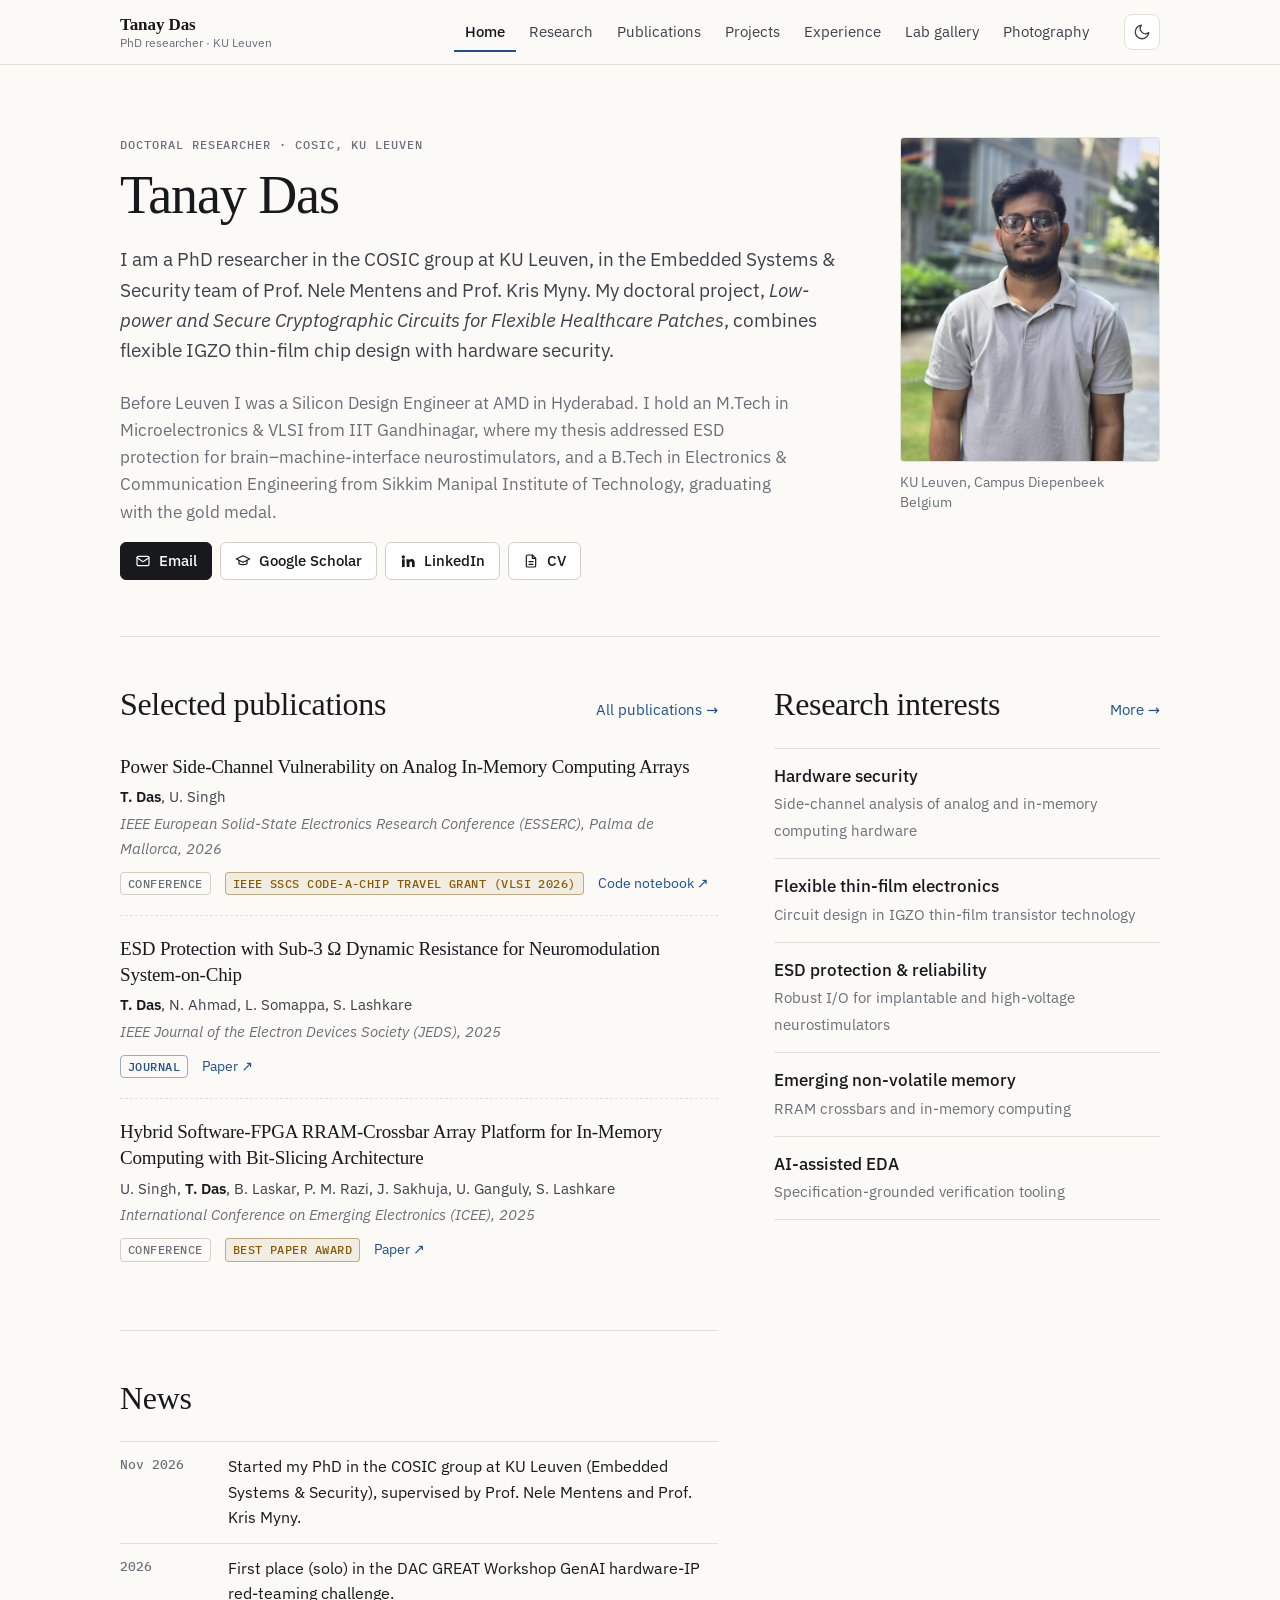
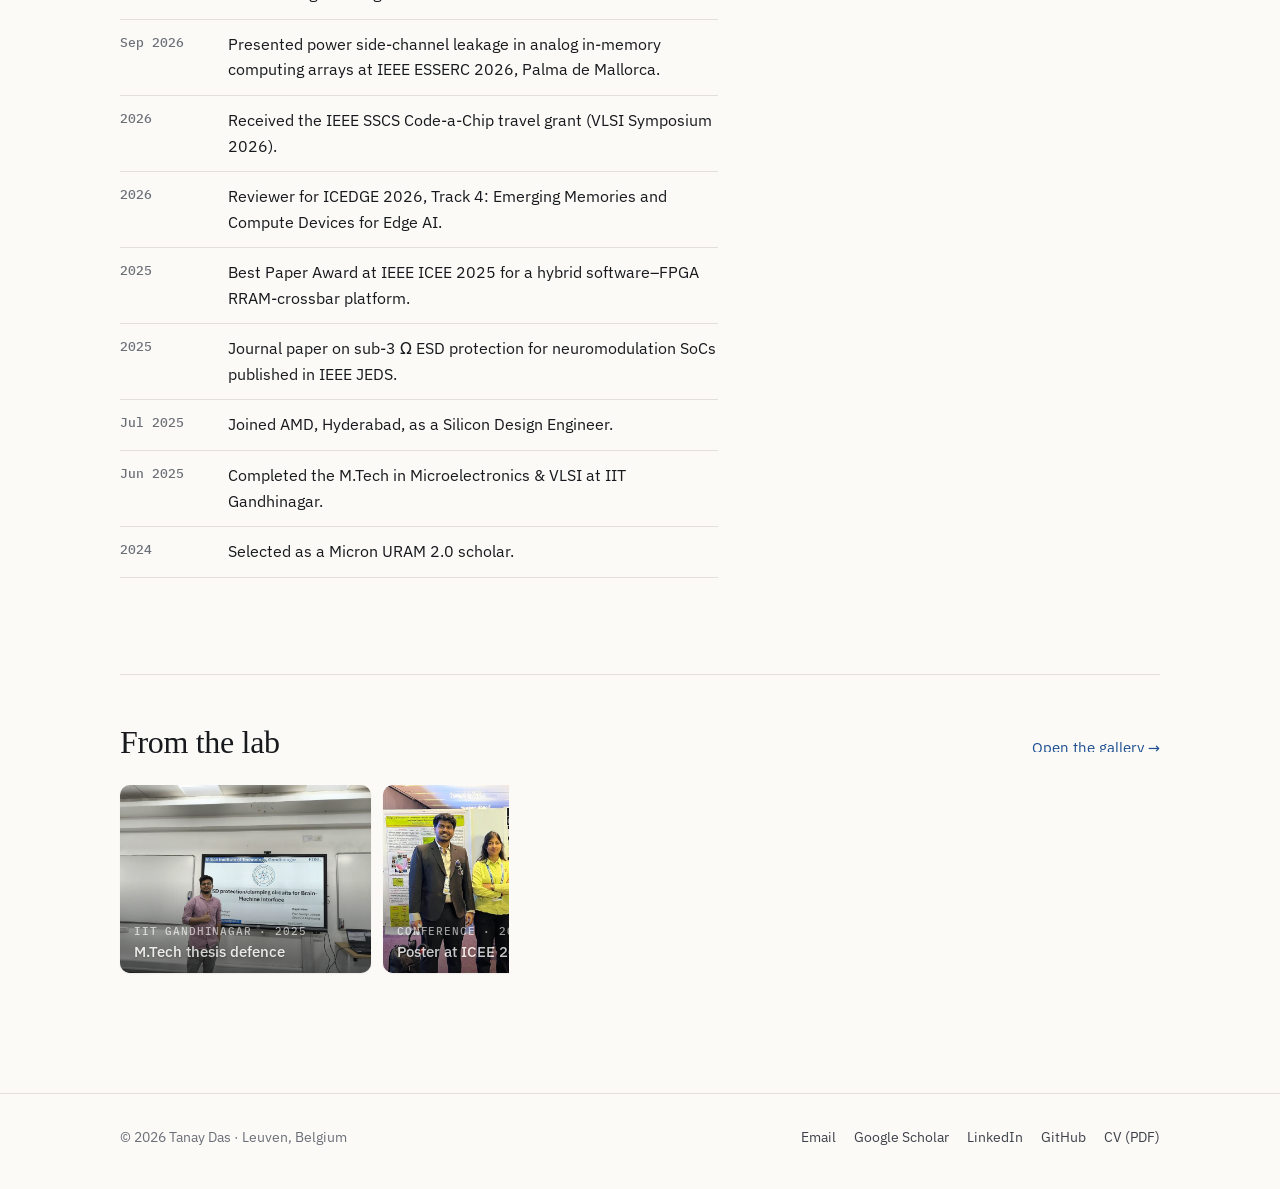
==== index.html @ 629150b8 "Update CV and résumé PDFs; sync site with latest CV - Tanay_CV_PhD.pdf: 2-page CV (KU Leuven PhD, AM" ====
<!DOCTYPE html>
<html lang="en">
<head>
<meta charset="utf-8">
<meta name="viewport" content="width=device-width, initial-scale=1">
<title>Tanay Das</title>
<meta name="description" content="Tanay Das — PhD researcher at KU Leuven (COSIC) working on hardware security, flexible IGZO electronics, ESD protection and RRAM in-memory computing.">
<meta name="author" content="Tanay Das">
<meta property="og:title" content="Tanay Das">
<meta property="og:description" content="Tanay Das — PhD researcher at KU Leuven (COSIC) working on hardware security, flexible IGZO electronics, ESD protection and RRAM in-memory computing.">
<meta property="og:type" content="website">
<meta property="og:image" content="https://taanayd.github.io/portfolio/tanay.jpg">
<meta name="theme-color" content="#fbfaf7" media="(prefers-color-scheme: light)">
<meta name="theme-color" content="#111214" media="(prefers-color-scheme: dark)">
<script>(function(){var t;try{t=localStorage.getItem('theme')}catch(e){}if(!t)t=matchMedia('(prefers-color-scheme: dark)').matches?'dark':'light';document.documentElement.setAttribute('data-theme',t);document.documentElement.classList.add('js')})();</script>
<link rel="preload" href="assets/fonts/ibm-plex-sans-latin-400-normal.woff2" as="font" type="font/woff2" crossorigin>
<link rel="stylesheet" href="assets/css/fonts.css?v=202611270157">
<link rel="stylesheet" href="assets/css/site.css?v=202611270157">
<script src="assets/js/site.js?v=202611270157" defer></script>
</head>
<body>
<a class="skip" href="#main">Skip to content</a>
<header class="site-header">
  <div class="wrap">
    <a class="brand" href="index.html"><b>Tanay Das</b><span>PhD researcher · KU Leuven</span></a>
    <button class="icon-btn menu-btn" type="button" data-menu aria-controls="site-nav" aria-expanded="false" aria-label="Open menu"><svg viewBox="0 0 24 24" fill="none" stroke="currentColor" stroke-width="1.8" stroke-linecap="round" aria-hidden="true"><path d="M4 7h16M4 12h16M4 17h16"/></svg></button>
    <nav class="nav" id="site-nav" aria-label="Main">
      <a href="index.html" aria-current="page">Home</a>
      <a href="research.html">Research</a>
      <a href="publications.html">Publications</a>
      <a href="projects.html">Projects</a>
      <a href="experience.html">Experience</a>
      <a href="gallery.html">Lab gallery</a>
      <a href="photography.html">Photography</a>
    </nav>
    <button class="icon-btn theme-toggle" type="button" data-theme-toggle aria-label="Toggle dark theme"><svg class="moon" viewBox="0 0 24 24" fill="none" stroke="currentColor" stroke-width="1.8" stroke-linecap="round" stroke-linejoin="round" aria-hidden="true"><path d="M21 12.8A9 9 0 1 1 11.2 3a7 7 0 0 0 9.8 9.8z"/></svg><svg class="sun" viewBox="0 0 24 24" fill="none" stroke="currentColor" stroke-width="1.8" stroke-linecap="round" aria-hidden="true"><circle cx="12" cy="12" r="4"/><path d="M12 2v2M12 20v2M4.9 4.9l1.4 1.4M17.7 17.7l1.4 1.4M2 12h2M20 12h2M4.9 19.1l1.4-1.4M17.7 6.3l1.4-1.4"/></svg></button>
  </div>
</header>
<main id="main">
<div class="wrap">
<section class="hero">
  <div>
    <div class="eyebrow">Doctoral researcher · COSIC, KU Leuven</div>
    <h1>Tanay Das</h1>
    <p class="lede">I am a PhD researcher in the COSIC group at KU Leuven, in the Embedded Systems &amp; Security team of Prof. Nele Mentens and Prof. Kris Myny. My doctoral project, <em>Low-power and Secure Cryptographic Circuits for Flexible Healthcare Patches</em>, combines flexible IGZO thin-film chip design with hardware security.</p>
    <p class="muted" style="max-width:68ch">Before Leuven I was a Silicon Design Engineer at AMD in Hyderabad. I hold an M.Tech in Microelectronics &amp; VLSI from IIT Gandhinagar, where my thesis addressed ESD protection for brain–machine-interface neurostimulators, and a B.Tech in Electronics &amp; Communication Engineering from Sikkim Manipal Institute of Technology, graduating with the gold medal.</p>
    <div class="links">
      <a class="btn primary" href="mailto:taanayd@gmail.com"><svg viewBox="0 0 24 24" fill="none" stroke="currentColor" stroke-width="1.8" stroke-linecap="round" stroke-linejoin="round" aria-hidden="true"><rect x="3" y="5" width="18" height="14" rx="2"/><path d="m3 7 9 6 9-6"/></svg>Email</a>
      <a class="btn" href="https://scholar.google.com/citations?user=6aBaFCcAAAAJ" rel="noopener"><svg viewBox="0 0 24 24" fill="none" stroke="currentColor" stroke-width="1.8" stroke-linecap="round" stroke-linejoin="round" aria-hidden="true"><path d="M22 9 12 4 2 9l10 5 10-5z"/><path d="M6 11v5c3 2 9 2 12 0v-5"/></svg>Google Scholar</a>
      <a class="btn" href="https://www.linkedin.com/in/dastanay/" rel="noopener"><svg viewBox="0 0 24 24" fill="currentColor" aria-hidden="true"><path d="M4.98 3.5a2.5 2.5 0 1 1 0 5 2.5 2.5 0 0 1 0-5zM3 9.5h4V21H3zM9.5 9.5h3.8v1.6h.1c.5-1 1.8-2 3.8-2 4 0 4.8 2.6 4.8 6V21h-4v-5.2c0-1.2 0-2.9-1.8-2.9s-2 1.4-2 2.8V21h-4z"/></svg>LinkedIn</a>
      <a class="btn" href="Tanay_CV_PhD.pdf?v=202611270157"><svg viewBox="0 0 24 24" fill="none" stroke="currentColor" stroke-width="1.8" stroke-linecap="round" stroke-linejoin="round" aria-hidden="true"><path d="M14 3H7a2 2 0 0 0-2 2v14a2 2 0 0 0 2 2h10a2 2 0 0 0 2-2V8z"/><path d="M14 3v5h5M9 13h6M9 17h6"/></svg>CV</a>
    </div>
  </div>
  <aside>
    <div class="portrait"><img src="tanay.jpg" alt="Portrait of Tanay Das" width="1200" height="1600"></div>
    <p class="portrait-cap">KU Leuven, Campus Diepenbeek<br>Belgium</p>
  </aside>
</section>

<div class="cols">
  <div>
    <section class="section" style="padding-top:0">
      <div class="section-head"><h2>Selected publications</h2><a href="publications.html">All publications →</a></div>
    <article class="pub" data-kind="conference award">
      <h3 class="pub-title">Power Side-Channel Vulnerability on Analog In-Memory Computing Arrays</h3>
      <p class="pub-authors"><span class="me">T. Das</span>, U. Singh</p>
      <p class="pub-venue">IEEE European Solid-State Electronics Research Conference (ESSERC), Palma de Mallorca, 2026</p>
      <div class="pub-meta"><span class="tag">Conference</span><span class="tag award">IEEE SSCS Code-a-Chip travel grant (VLSI 2026)</span> <a href="https://github.com/taanayd/sscs-ose-code-a-chip.github.io/tree/main/VLSI26/submitted_notebooks/IMC_Side_Channel_Analysis" rel="noopener">Code notebook ↗</a></div>
    </article>
    <article class="pub" data-kind="journal">
      <h3 class="pub-title">ESD Protection with Sub-3 Ω Dynamic Resistance for Neuromodulation System-on-Chip</h3>
      <p class="pub-authors"><span class="me">T. Das</span>, N. Ahmad, L. Somappa, S. Lashkare</p>
      <p class="pub-venue">IEEE Journal of the Electron Devices Society (JEDS), 2025</p>
      <div class="pub-meta"><span class="tag journal">Journal</span> <a href="https://ieeexplore.ieee.org/abstract/document/11391546" rel="noopener">Paper ↗</a></div>
    </article>
    <article class="pub" data-kind="conference award">
      <h3 class="pub-title">Hybrid Software-FPGA RRAM-Crossbar Array Platform for In-Memory Computing with Bit-Slicing Architecture</h3>
      <p class="pub-authors">U. Singh, <span class="me">T. Das</span>, B. Laskar, P. M. Razi, J. Sakhuja, U. Ganguly, S. Lashkare</p>
      <p class="pub-venue">International Conference on Emerging Electronics (ICEE), 2025</p>
      <div class="pub-meta"><span class="tag">Conference</span><span class="tag award">Best Paper Award</span> <a href="https://ieeexplore.ieee.org/abstract/document/11409883" rel="noopener">Paper ↗</a></div>
    </article>
    </section>
    <section class="section">
      <div class="section-head"><h2>News</h2></div>
      <ul class="plain news">
    <li><time>Nov 2026</time><span>Started my PhD in the COSIC group at KU Leuven (Embedded Systems &amp; Security), supervised by Prof. Nele Mentens and Prof. Kris Myny.</span></li>
    <li><time>2026</time><span>First place (solo) in the DAC GREAT Workshop GenAI hardware-IP red-teaming challenge.</span></li>
    <li><time>Sep 2026</time><span>Presented power side-channel leakage in analog in-memory computing arrays at IEEE ESSERC 2026, Palma de Mallorca.</span></li>
    <li><time>2026</time><span>Received the IEEE SSCS Code-a-Chip travel grant (VLSI Symposium 2026).</span></li>
    <li><time>2026</time><span>Reviewer for ICEDGE 2026, Track 4: Emerging Memories and Compute Devices for Edge AI.</span></li>
    <li><time>2025</time><span>Best Paper Award at IEEE ICEE 2025 for a hybrid software–FPGA RRAM-crossbar platform.</span></li>
    <li><time>2025</time><span>Journal paper on sub-3 Ω ESD protection for neuromodulation SoCs published in IEEE JEDS.</span></li>
    <li><time>Jul 2025</time><span>Joined AMD, Hyderabad, as a Silicon Design Engineer.</span></li>
    <li><time>Jun 2025</time><span>Completed the M.Tech in Microelectronics &amp; VLSI at IIT Gandhinagar.</span></li>
    <li><time>2024</time><span>Selected as a Micron URAM 2.0 scholar.</span></li>
      </ul>
    </section>
  </div>
  <div>
    <section class="section" style="padding-top:0">
      <div class="section-head"><h2>Research interests</h2><a href="research.html">More →</a></div>
      <ul class="plain interest-list">
    <li><b>Hardware security</b><span>Side-channel analysis of analog and in-memory computing hardware</span></li>
    <li><b>Flexible thin-film electronics</b><span>Circuit design in IGZO thin-film transistor technology</span></li>
    <li><b>ESD protection &amp; reliability</b><span>Robust I/O for implantable and high-voltage neurostimulators</span></li>
    <li><b>Emerging non-volatile memory</b><span>RRAM crossbars and in-memory computing</span></li>
    <li><b>AI-assisted EDA</b><span>Specification-grounded verification tooling</span></li>
      </ul>
    </section>
  </div>
</div><section class="section" style="border-top:1px solid var(--rule);margin-top:48px;padding-top:48px">
  <div class="section-head"><h2>From the lab</h2><a href="gallery.html">Open the gallery →</a></div>
  <div class="moments">
    <figure class="tile"><a href="gallery.html"><img src="assets/labs/iitgn/thesis-defence-2025-sm.jpg" alt="M.Tech thesis defence" loading="lazy" decoding="async">
      <figcaption class="cap"><span class="cap-org">IIT Gandhinagar · 2025</span><span class="cap-text">M.Tech thesis defence</span></figcaption></a></figure>
    <figure class="tile"><a href="gallery.html"><img src="assets/labs/conferences/icee-2025-poster-sm.jpg" alt="Poster at ICEE 2025" loading="lazy" decoding="async">
      <figcaption class="cap"><span class="cap-org">Conference · 2025</span><span class="cap-text">Poster at ICEE 2025</span></figcaption></a></figure>
    <figure class="tile"><a href="gallery.html"><img src="assets/labs/amd/amd-team-sm.jpg" alt="With the team at AMD" loading="lazy" decoding="async">
      <figcaption class="cap"><span class="cap-org">AMD · Hyderabad</span><span class="cap-text">With the team at AMD</span></figcaption></a></figure>
    <figure class="tile"><a href="gallery.html"><img src="assets/labs/kuleuven/winter-market-2026-sm.jpg" alt="New colleagues in Belgium" loading="lazy" decoding="async">
      <figcaption class="cap"><span class="cap-org">KU Leuven · 2026</span><span class="cap-text">New colleagues in Belgium</span></figcaption></a></figure>
  </div>
</section>
</div>
</main>
<footer class="site-footer">
  <div class="wrap">
    <span>© 2026 Tanay Das · Leuven, Belgium</span>
    <nav aria-label="Elsewhere">
      <a href="mailto:taanayd@gmail.com">Email</a>
      <a href="https://scholar.google.com/citations?user=6aBaFCcAAAAJ" rel="noopener">Google Scholar</a>
      <a href="https://www.linkedin.com/in/dastanay/" rel="noopener">LinkedIn</a>
      <a href="https://github.com/taanayd" rel="noopener">GitHub</a>
      <a href="Tanay_CV_PhD.pdf?v=202611270157">CV (PDF)</a>
    </nav>
  </div>
</footer>

</body>
</html>
---- assets/css/fonts.css ----
/* Self-hosted fonts (SIL Open Font License): Newsreader, IBM Plex Sans, IBM Plex Mono. Latin subset. */
@font-face { font-family: "Newsreader"; font-style: normal; font-weight: 200 800; font-display: swap; src: url("../fonts/newsreader-latin-standard-normal.woff2") format("woff2"); }
@font-face { font-family: "Newsreader"; font-style: italic; font-weight: 200 800; font-display: swap; src: url("../fonts/newsreader-latin-standard-italic.woff2") format("woff2"); }
@font-face { font-family: "IBM Plex Sans"; font-style: normal; font-weight: 400; font-display: swap; src: url("../fonts/ibm-plex-sans-latin-400-normal.woff2") format("woff2"); }
@font-face { font-family: "IBM Plex Sans"; font-style: italic; font-weight: 400; font-display: swap; src: url("../fonts/ibm-plex-sans-latin-400-italic.woff2") format("woff2"); }
@font-face { font-family: "IBM Plex Sans"; font-style: normal; font-weight: 500; font-display: swap; src: url("../fonts/ibm-plex-sans-latin-500-normal.woff2") format("woff2"); }
@font-face { font-family: "IBM Plex Sans"; font-style: normal; font-weight: 600; font-display: swap; src: url("../fonts/ibm-plex-sans-latin-600-normal.woff2") format("woff2"); }
@font-face { font-family: "IBM Plex Mono"; font-style: normal; font-weight: 400; font-display: swap; src: url("../fonts/ibm-plex-mono-latin-400-normal.woff2") format("woff2"); }
@font-face { font-family: "IBM Plex Mono"; font-style: normal; font-weight: 500; font-display: swap; src: url("../fonts/ibm-plex-mono-latin-500-normal.woff2") format("woff2"); }
---- assets/css/site.css ----
/* Tanay Das — academic site. One stylesheet, light + dark. */
:root {
  --bg: #fbfaf7;
  --bg-2: #f3f1ec;
  --surface: #ffffff;
  --ink: #17191d;
  --ink-2: #3d4149;
  --muted: #6b6f78;
  --rule: #e3e0d9;
  --rule-2: #d3cfc6;
  --accent: #1d4f91;
  --accent-ink: #ffffff;
  --accent-soft: #e7eef8;
  --mark: #8a5a00;
  --shadow: 0 1px 2px rgba(20, 20, 20, .04), 0 8px 24px rgba(20, 20, 20, .05);
  --serif: "Newsreader", "Iowan Old Style", Georgia, serif;
  --sans: "IBM Plex Sans", system-ui, -apple-system, "Segoe UI", sans-serif;
  --mono: "IBM Plex Mono", ui-monospace, SFMono-Regular, Menlo, monospace;
  --wrap: 1120px;
  --gutter: clamp(20px, 4vw, 40px);
  color-scheme: light;
}
:root[data-theme="dark"] {
  --bg: #111214;
  --bg-2: #17181b;
  --surface: #1a1b1f;
  --ink: #ececea;
  --ink-2: #c9c9c5;
  --muted: #9a9b9f;
  --rule: #2a2b30;
  --rule-2: #3a3b41;
  --accent: #8fb5ec;
  --accent-ink: #0f1420;
  --accent-soft: #1b2535;
  --mark: #e0b25c;
  --shadow: 0 1px 2px rgba(0, 0, 0, .3), 0 8px 24px rgba(0, 0, 0, .25);
  color-scheme: dark;
}

*, *::before, *::after { box-sizing: border-box; }
html { -webkit-text-size-adjust: 100%; scroll-padding-top: 88px; background: var(--bg); }
body {
  margin: 0;
  background: var(--bg);
  color: var(--ink);
  font: 400 16.5px/1.65 var(--sans);
  -webkit-font-smoothing: antialiased;
  text-rendering: optimizeLegibility;
  transition: background-color .25s ease, color .25s ease;
}
img { max-width: 100%; height: auto; display: block; }
a { color: var(--accent); text-decoration: none; text-underline-offset: 3px; }
a:hover { text-decoration: underline; }
::selection { background: var(--accent); color: var(--accent-ink); }
:focus-visible { outline: 2px solid var(--accent); outline-offset: 3px; border-radius: 2px; }
h1, h2, h3 { font-family: var(--serif); font-weight: 500; color: var(--ink); letter-spacing: -.01em; margin: 0; }
h1 { font-size: clamp(36px, 5vw, 54px); line-height: 1.08; letter-spacing: -.02em; }
h2 { font-size: clamp(26px, 3vw, 32px); line-height: 1.2; }
h3 { font-size: 21px; line-height: 1.3; }
p { margin: 0 0 1em; }
.skip { position: absolute; left: -999px; top: 8px; background: var(--ink); color: var(--bg); padding: 8px 12px; z-index: 100; }
.skip:focus { left: 8px; }

.wrap { max-width: var(--wrap); margin: 0 auto; padding: 0 var(--gutter); }
.eyebrow { font: 500 12px/1.4 var(--mono); letter-spacing: .08em; text-transform: uppercase; color: var(--muted); }
.lede { font-size: 19px; line-height: 1.6; color: var(--ink-2); max-width: 68ch; }
.muted { color: var(--muted); }
.small { font-size: 14px; }

/* Header */
.site-header {
  position: sticky; top: 0; z-index: 50;
  background: color-mix(in srgb, var(--bg) 88%, transparent);
  -webkit-backdrop-filter: saturate(140%) blur(12px);
  backdrop-filter: saturate(140%) blur(12px);
  border-bottom: 1px solid var(--rule);
}
.site-header .wrap { display: flex; align-items: center; gap: 24px; min-height: 64px; }
.brand { display: flex; flex-direction: column; color: var(--ink); line-height: 1.15; }
.brand:hover { text-decoration: none; }
.brand b { font: 600 17px var(--serif); letter-spacing: -.005em; }
.brand span { font: 400 12px var(--sans); color: var(--muted); }
.nav { display: flex; gap: 2px; margin-left: auto; align-items: center; }
.nav a {
  color: var(--ink-2); font-size: 14.5px; padding: 8px 11px; border-radius: 6px;
}
.nav a:hover { color: var(--ink); background: var(--bg-2); text-decoration: none; }
.nav a[aria-current="page"] { color: var(--ink); font-weight: 500; box-shadow: inset 0 -2px 0 var(--accent); border-radius: 0; }
.icon-btn {
  display: inline-grid; place-items: center; width: 36px; height: 36px; border-radius: 8px;
  border: 1px solid var(--rule); background: var(--surface); color: var(--ink-2); cursor: pointer;
}
.icon-btn:hover { color: var(--ink); border-color: var(--rule-2); }
.icon-btn svg { width: 18px; height: 18px; }
.theme-toggle .sun { display: none; }
:root[data-theme="dark"] .theme-toggle .sun { display: block; }
:root[data-theme="dark"] .theme-toggle .moon { display: none; }
.menu-btn { display: none; }

@media (max-width: 900px) {
  .menu-btn { display: inline-grid; margin-left: auto; }
  .nav {
    display: none; position: absolute; left: 0; right: 0; top: 64px; flex-direction: column; align-items: stretch;
    background: var(--bg); border-bottom: 1px solid var(--rule); padding: 8px var(--gutter) 16px;
  }
  .nav.open { display: flex; }
  .nav a { padding: 12px 4px; border-bottom: 1px solid var(--rule); border-radius: 0; }
  .nav a[aria-current="page"] { box-shadow: inset 3px 0 0 var(--accent); padding-left: 12px; }
}

/* Page structure */
main { padding-bottom: 72px; }
.page-head { padding: 64px 0 36px; border-bottom: 1px solid var(--rule); margin-bottom: 48px; }
.page-head h1 { margin: 10px 0 16px; }
.page-head .lede { margin: 0; }
.section { padding: 8px 0 48px; }
.section + .section { border-top: 1px solid var(--rule); padding-top: 48px; }
.section-head { display: flex; align-items: baseline; justify-content: space-between; gap: 16px; margin-bottom: 24px; flex-wrap: wrap; }
.section-head a { font-size: 14.5px; }

/* Home hero */
.hero { display: grid; grid-template-columns: minmax(0, 1fr) 260px; gap: 56px; align-items: start; padding: 72px 0 56px; border-bottom: 1px solid var(--rule); }
.hero h1 { margin: 12px 0 20px; }
.hero .lede { margin-bottom: 24px; }
.portrait { border-radius: 4px; overflow: hidden; background: var(--bg-2); aspect-ratio: 4/5; border: 1px solid var(--rule); }
.portrait img { width: 100%; height: 100%; object-fit: cover; object-position: 50% 22%; }
.portrait-cap { margin-top: 10px; font-size: 13.5px; color: var(--muted); line-height: 1.5; }
.links { display: flex; flex-wrap: wrap; gap: 8px; }
.btn {
  display: inline-flex; align-items: center; gap: 8px; height: 38px; padding: 0 14px;
  border: 1px solid var(--rule-2); border-radius: 6px; background: var(--surface);
  color: var(--ink); font-size: 14.5px; font-weight: 500; cursor: pointer; font-family: var(--sans);
}
.btn:hover { border-color: var(--ink-2); text-decoration: none; }
.btn svg { width: 16px; height: 16px; }
.btn.primary { background: var(--ink); border-color: var(--ink); color: var(--bg); }
.btn.primary:hover { opacity: .9; }
@media (max-width: 820px) {
  .hero { grid-template-columns: 1fr; gap: 32px; padding-top: 48px; }
  .hero aside { max-width: 168px; order: -1; }
}

/* Two-column layout used on home */
.cols { display: grid; grid-template-columns: minmax(0, 1.55fr) minmax(0, 1fr); gap: 56px; padding-top: 48px; }
@media (max-width: 860px) { .cols { grid-template-columns: 1fr; gap: 40px; } }

/* Lists */
.plain { list-style: none; margin: 0; padding: 0; }
.news li { display: grid; grid-template-columns: 92px 1fr; gap: 16px; padding: 12px 0; border-top: 1px solid var(--rule); font-size: 15.5px; }
.news li:last-child { border-bottom: 1px solid var(--rule); }
.news time { font: 500 13px/1.6 var(--mono); color: var(--muted); padding-top: 1px; }
.interest-list li { padding: 14px 0; border-top: 1px solid var(--rule); }
.interest-list li:last-child { border-bottom: 1px solid var(--rule); }
.interest-list b { display: block; font-weight: 500; }
.interest-list span { color: var(--muted); font-size: 15px; }

/* Publications */
.filters { display: flex; flex-wrap: wrap; gap: 6px; margin-bottom: 28px; }
.chip {
  font: 500 13.5px var(--sans); padding: 6px 12px; border-radius: 999px; cursor: pointer;
  border: 1px solid var(--rule-2); background: transparent; color: var(--ink-2);
}
.chip:hover { border-color: var(--ink-2); color: var(--ink); }
.chip[aria-pressed="true"] { background: var(--ink); color: var(--bg); border-color: var(--ink); }
.chip .n { opacity: .6; margin-left: 4px; font-family: var(--mono); font-size: 12px; }
.year-group { display: grid; grid-template-columns: 88px 1fr; gap: 24px; padding: 20px 0; border-top: 1px solid var(--rule); }
.year-group > h2 { font: 500 15px var(--mono); color: var(--muted); padding-top: 6px; letter-spacing: 0; }
.pub { padding: 6px 0 20px; }
.pub + .pub { border-top: 1px dashed var(--rule); padding-top: 20px; }
.pub-title { font: 500 19px/1.35 var(--serif); color: var(--ink); margin: 0 0 6px; }
.pub-authors { font-size: 15px; color: var(--ink-2); margin: 0 0 2px; }
.pub-authors .me { font-weight: 600; color: var(--ink); }
.pub-venue { font-size: 15px; color: var(--muted); font-style: italic; margin: 0 0 10px; }
.pub-meta { display: flex; flex-wrap: wrap; gap: 6px 14px; align-items: center; font-size: 14px; }
.pub-meta button { background: none; border: 0; padding: 0; color: var(--accent); cursor: pointer; font: inherit; }
.pub-meta button:hover { text-decoration: underline; }
.tag {
  display: inline-flex; align-items: center; font: 500 11.5px/1 var(--mono); letter-spacing: .04em; text-transform: uppercase;
  padding: 5px 7px; border-radius: 4px; border: 1px solid var(--rule-2); color: var(--muted);
}
.tag.award { color: var(--mark); border-color: color-mix(in srgb, var(--mark) 45%, transparent); background: color-mix(in srgb, var(--mark) 8%, transparent); }
.tag.journal { color: var(--accent); border-color: color-mix(in srgb, var(--accent) 45%, transparent); }
.pub details { margin-top: 10px; }
.pub summary { cursor: pointer; font-size: 14px; color: var(--muted); list-style: none; display: inline-block; }
.pub summary::-webkit-details-marker { display: none; }
.pub summary::before { content: "+ "; font-family: var(--mono); }
.pub details[open] summary::before { content: "– "; }
.pub details p { margin: 8px 0 0; font-size: 15px; color: var(--ink-2); max-width: 75ch; }
pre.bib {
  margin: 10px 0 0; padding: 12px 14px; font: 12.5px/1.55 var(--mono); background: var(--bg-2);
  border: 1px solid var(--rule); border-radius: 6px; overflow-x: auto; color: var(--ink-2); white-space: pre;
}
@media (max-width: 640px) { .year-group { grid-template-columns: 1fr; gap: 4px; } }

/* Research themes */
.theme { display: grid; grid-template-columns: 56px minmax(0, 1fr); gap: 20px; padding: 36px 0; border-top: 1px solid var(--rule); }
.theme:first-of-type { border-top: 0; padding-top: 0; }
.theme .num { font: 500 14px var(--mono); color: var(--muted); padding-top: 6px; }
.theme h3 { font-size: 24px; margin-bottom: 4px; }
.theme .where { font-size: 14px; color: var(--muted); margin-bottom: 14px; }
.theme p { color: var(--ink-2); max-width: 72ch; }
.kv { display: grid; grid-template-columns: 140px 1fr; gap: 8px 20px; margin: 16px 0 0; font-size: 15px; }
.kv dt { color: var(--muted); font-size: 14px; }
.kv dd { margin: 0; color: var(--ink-2); }
@media (max-width: 640px) { .theme { grid-template-columns: 1fr; gap: 6px; } .kv { grid-template-columns: 1fr; gap: 2px 0; } .kv dd { margin-bottom: 8px; } }

.callout {
  border: 1px solid var(--rule); background: var(--surface); border-radius: 8px; padding: 24px 26px; box-shadow: var(--shadow);
  display: grid; grid-template-columns: minmax(0, 1fr) auto; gap: 24px; align-items: center;
}
.callout h2 { font-size: 24px; margin: 6px 0 8px; }
.callout p { margin: 0; color: var(--ink-2); max-width: 70ch; }
@media (max-width: 720px) { .callout { grid-template-columns: 1fr; } }

/* Timeline (experience) */
.timeline { list-style: none; margin: 0; padding: 0; }
.timeline > li { display: grid; grid-template-columns: 170px minmax(0, 1fr); gap: 28px; padding: 26px 0; border-top: 1px solid var(--rule); }
.timeline > li:last-child { border-bottom: 1px solid var(--rule); }
.timeline .when { font: 500 13.5px/1.6 var(--mono); color: var(--muted); }
.timeline .when span { display: block; font-family: var(--sans); font-size: 13.5px; }
.timeline h3 { font-size: 20px; }
.timeline .org { color: var(--ink-2); margin: 2px 0 10px; }
.timeline ul { margin: 0; padding-left: 18px; color: var(--ink-2); }
.timeline ul li { margin: 4px 0; }
.timeline .current { color: var(--accent); }
@media (max-width: 680px) { .timeline > li { grid-template-columns: 1fr; gap: 6px; } }

.awards li { display: grid; grid-template-columns: 70px minmax(0, 1fr); gap: 20px; padding: 14px 0; border-top: 1px solid var(--rule); }
.awards li:last-child { border-bottom: 1px solid var(--rule); }
.awards time { font: 500 13.5px/1.7 var(--mono); color: var(--muted); }
.awards b { font-weight: 500; }
.awards span { display: block; font-size: 14.5px; color: var(--muted); }

.skills { display: grid; grid-template-columns: repeat(auto-fit, minmax(240px, 1fr)); gap: 0 32px; }
.skills div { padding: 14px 0; border-top: 1px solid var(--rule); }
.skills b { display: block; font-weight: 500; margin-bottom: 4px; }
.skills span { color: var(--ink-2); font-size: 15px; }

/* Projects */
.project { display: grid; grid-template-columns: minmax(0, 1fr) minmax(0, 1.1fr); gap: 40px; padding: 44px 0; border-top: 1px solid var(--rule); align-items: start; }
.project:first-of-type { border-top: 0; padding-top: 0; }
.project.no-media { grid-template-columns: minmax(0, 1fr); }
.project figure { margin: 0; border: 1px solid var(--rule); border-radius: 6px; overflow: hidden; background: var(--bg-2); }
.project figure a { display: block; }
.project figure img { width: 100%; aspect-ratio: 16/10; object-fit: cover; object-position: top left; transition: transform .5s ease; }
.project figure a:hover img { transform: scale(1.015); }
.project figcaption { font-size: 13px; color: var(--muted); padding: 8px 12px; border-top: 1px solid var(--rule); background: var(--surface); }
.project h3 { font-size: 24px; margin: 6px 0 10px; }
.project p { color: var(--ink-2); }
.facts { display: flex; flex-wrap: wrap; gap: 0; margin: 18px 0; border: 1px solid var(--rule); border-radius: 6px; overflow: hidden; }
.facts div { flex: 1 1 110px; padding: 10px 14px; border-right: 1px solid var(--rule); }
.facts div:last-child { border-right: 0; }
.facts b { display: block; font: 500 20px var(--serif); }
.facts span { font-size: 12.5px; color: var(--muted); }
.stack { display: flex; flex-wrap: wrap; gap: 6px; margin-top: 14px; }
@media (max-width: 820px) { .project { grid-template-columns: 1fr; gap: 20px; } }

/* Galleries — masonry tiles with captions laid over the image */
.gallery { display: flex; gap: 14px; align-items: flex-start; }
.gallery > .col { flex: 1 1 0; min-width: 0; display: flex; flex-direction: column; gap: 14px; }
.tile { margin: 0; }
.tile a {
  position: relative; display: block; overflow: hidden; border-radius: 10px; background: var(--bg-2);
  isolation: isolate; text-decoration: none; color: #fff;
  box-shadow: 0 1px 2px rgba(0,0,0,.06);
  transition: box-shadow .35s ease, transform .35s cubic-bezier(.2,.7,.2,1);
}
.tile a:hover { box-shadow: 0 14px 34px rgba(0,0,0,.18); transform: translateY(-2px); }
.tile img { width: 100%; height: 100%; object-fit: cover; opacity: 0; transform: scale(1.04); transition: opacity .7s ease, transform 1.2s cubic-bezier(.2,.7,.2,1); }
.tile.loaded img { opacity: 1; transform: scale(1); }
.tile a:hover img { transform: scale(1.035); }
.tile .cap {
  position: absolute; left: 0; right: 0; bottom: 0; z-index: 2; display: flex; flex-direction: column; gap: 3px;
  padding: 44px 14px 12px; pointer-events: none;
  background: linear-gradient(to top, rgba(8,10,14,.72) 0%, rgba(8,10,14,.38) 55%, rgba(8,10,14,0) 100%);
  opacity: .82; transition: opacity .35s ease;
}
.tile a:hover .cap, .tile a:focus-visible .cap { opacity: 1; }
.cap-org { font: 500 10.5px/1.3 var(--mono); letter-spacing: .08em; text-transform: uppercase; color: rgba(255,255,255,.72); }
.cap-text { font: 500 14.5px/1.35 var(--sans); color: rgba(255,255,255,.94); text-shadow: 0 1px 2px rgba(0,0,0,.35); text-wrap: pretty; }
.tile .play {
  position: absolute; z-index: 2; top: 50%; left: 50%; width: 56px; height: 56px; margin: -28px 0 0 -28px; border-radius: 50%;
  display: grid; place-items: center; color: #fff; background: rgba(255,255,255,.18);
  -webkit-backdrop-filter: blur(8px); backdrop-filter: blur(8px); border: 1px solid rgba(255,255,255,.35);
  transition: transform .3s ease, background .3s ease;
}
.tile .play svg { width: 24px; height: 24px; margin-left: 3px; }
.tile a:hover .play { transform: scale(1.08); background: rgba(255,255,255,.28); }
.tile[hidden] { display: none; }
.tile.pop { animation: tile-in .55s cubic-bezier(.2,.7,.2,1) both; animation-delay: calc(var(--i, 0) * 40ms); }
@keyframes tile-in { from { opacity: 0; transform: translateY(14px) scale(.985); } to { opacity: 1; transform: none; } }
.pswp-video { display: flex; align-items: center; justify-content: center; width: 100%; height: 100%; padding: 24px 16px 72px; }
.pswp-video video { max-width: 100%; max-height: 100%; border-radius: 8px; background: #000; }

.org-index { display: grid; grid-template-columns: repeat(auto-fill, minmax(210px, 1fr)); gap: 12px; margin-bottom: 36px; }
.org-card {
  text-align: left; border: 1px solid var(--rule); background: var(--surface); border-radius: 8px; padding: 14px 16px; cursor: pointer;
  font: inherit; color: inherit; transition: border-color .2s, box-shadow .2s;
}
.org-card:hover { border-color: var(--rule-2); box-shadow: var(--shadow); }
.org-card[aria-pressed="true"] { border-color: var(--accent); box-shadow: inset 0 0 0 1px var(--accent); }
.org-card b { display: block; font-weight: 500; font-size: 15px; }
.org-card span { display: block; font-size: 13px; color: var(--muted); }
.org-card em { font: normal 500 12px var(--mono); color: var(--muted); }
.org-card[disabled] { opacity: .55; cursor: default; box-shadow: none; }
.empty {
  border: 1px dashed var(--rule-2); border-radius: 8px; padding: 36px 24px; text-align: center; color: var(--muted); font-size: 15px;
}

/* Footer */
.site-footer { border-top: 1px solid var(--rule); padding: 32px 0 40px; font-size: 14px; color: var(--muted); }
.site-footer .wrap { display: flex; flex-wrap: wrap; gap: 12px 28px; align-items: center; }
.site-footer nav { display: flex; flex-wrap: wrap; gap: 6px 18px; margin-left: auto; }
.site-footer a { color: var(--ink-2); }

/* PhotoSwipe caption */
.pswp__custom-caption {
  position: absolute; left: 50%; bottom: 16px; transform: translateX(-50%); max-width: min(720px, calc(100% - 32px));
  background: rgba(0, 0, 0, .6); color: #f2f2f2; font: 14px/1.5 var(--sans); padding: 8px 14px; border-radius: 6px; text-align: center;
}
.pswp__custom-caption:empty { display: none; }

.toast {
  position: fixed; left: 50%; bottom: 24px; transform: translate(-50%, 20px); opacity: 0; pointer-events: none;
  background: var(--ink); color: var(--bg); font-size: 14px; padding: 9px 14px; border-radius: 6px; transition: .25s ease; z-index: 90;
}
.toast.show { opacity: 1; transform: translate(-50%, 0); }

/* Motion — calm, short, and off for people who ask for reduced motion */
@keyframes page-in { from { opacity: 0; transform: translateY(8px); } to { opacity: 1; transform: none; } }
main { animation: page-in .6s cubic-bezier(.2,.7,.2,1) both; }
.site-header { transition: box-shadow .3s ease, background-color .3s ease; }
.site-header.scrolled { box-shadow: 0 6px 24px rgba(0,0,0,.06); }
:root[data-theme="dark"] .site-header.scrolled { box-shadow: 0 6px 24px rgba(0,0,0,.35); }
.js .reveal { opacity: 0; transform: translateY(16px); transition: opacity .7s ease, transform .8s cubic-bezier(.2,.7,.2,1); transition-delay: calc(var(--d, 0) * 70ms); }
.js .reveal.in { opacity: 1; transform: none; }
.btn { transition: border-color .2s ease, transform .2s ease, box-shadow .2s ease, opacity .2s; }
.btn:hover { transform: translateY(-1px); box-shadow: var(--shadow); }
.portrait img { transition: transform 1.2s cubic-bezier(.2,.7,.2,1); }
.portrait:hover img { transform: scale(1.03); }
.nav a { transition: color .2s ease, background-color .2s ease, box-shadow .25s ease; }
.org-card { transition: border-color .2s, box-shadow .2s, transform .2s; }
.org-card:not([disabled]):hover { transform: translateY(-2px); }
.moments { display: grid; grid-template-columns: repeat(4, 1fr); gap: 12px; }
.moments .tile { margin: 0; }
.moments .tile a { aspect-ratio: 4 / 3; }
@media (max-width: 760px) { .moments { grid-template-columns: repeat(2, 1fr); } }

@media (prefers-reduced-motion: reduce) {
  *, *::before, *::after { transition: none !important; animation: none !important; }
  .js .reveal { opacity: 1; transform: none; }
  .tile img { opacity: 1; transform: none; }
}
@media print {
  .site-header, .site-footer, .filters, .theme-toggle { display: none !important; }
  body { background: #fff; color: #000; }
}

@media (max-width: 640px) {
  .org-index { display: flex; overflow-x: auto; scroll-snap-type: x mandatory; gap: 10px; margin-right: calc(-1 * var(--gutter)); padding: 2px var(--gutter) 6px 2px; scrollbar-width: none; }
  .org-index::-webkit-scrollbar { display: none; }
  .org-card { flex: 0 0 70%; scroll-snap-align: start; }
}
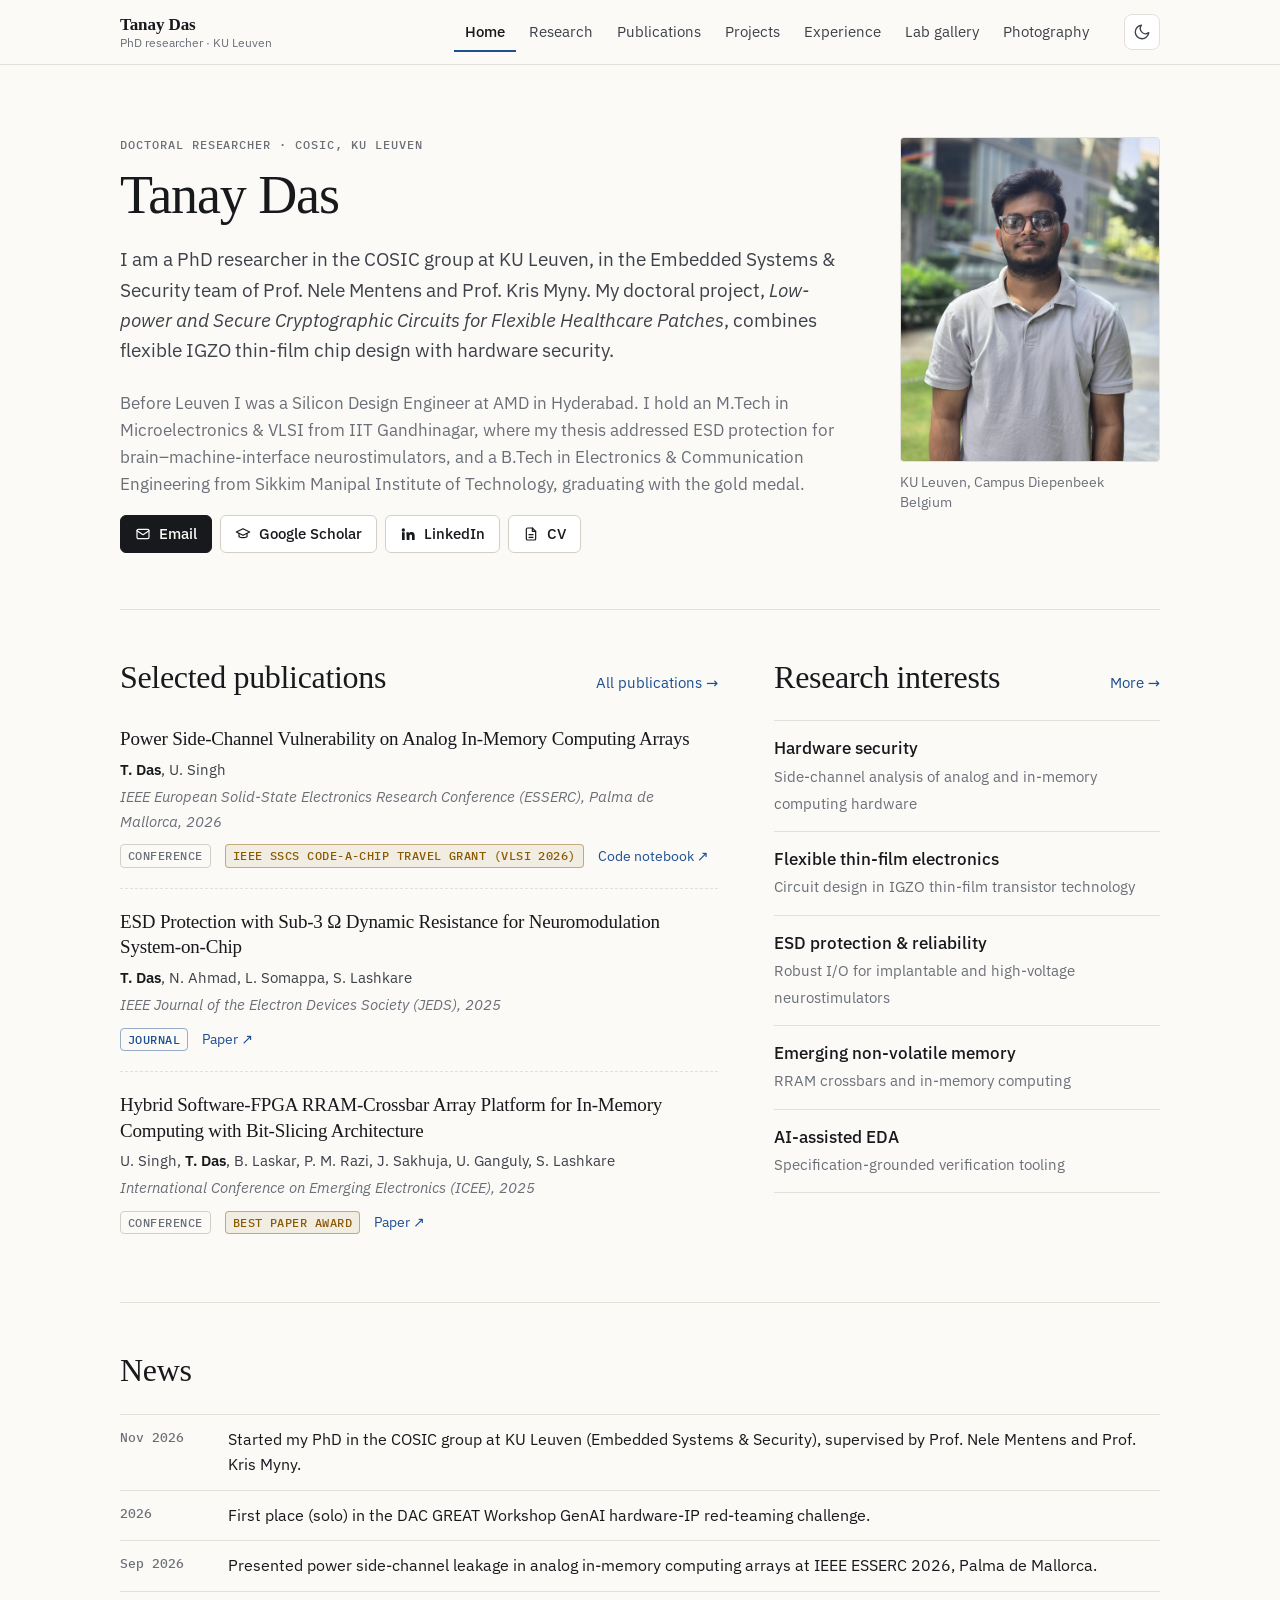
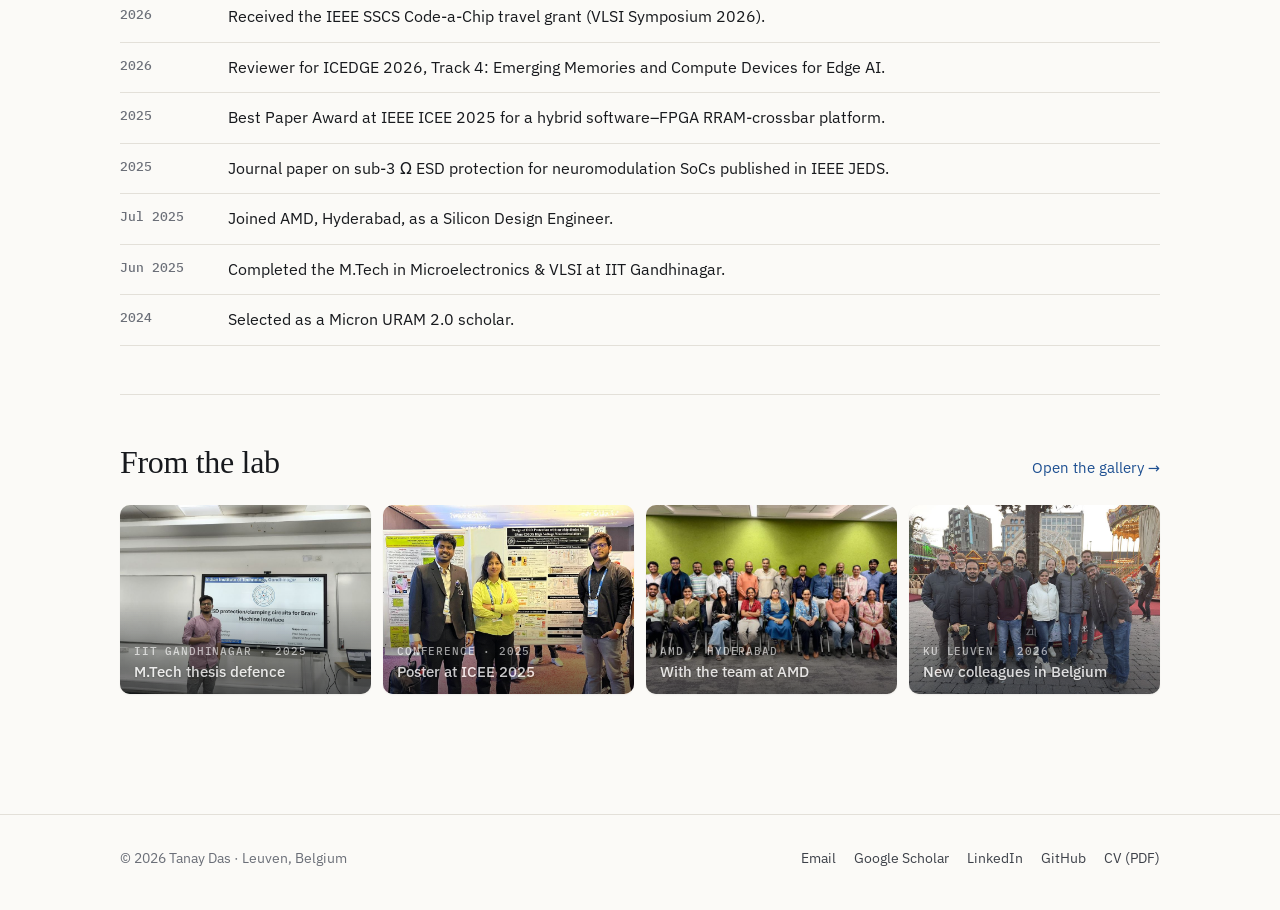
==== commit 2f959d79: "Let text flow full width; balance home layout; move arcade photo to SAC ISRO Co-Authored-By: Claude " ====
--- a/index.html
+++ b/index.html
@@ -14,9 +14,9 @@
 <meta name="theme-color" content="#111214" media="(prefers-color-scheme: dark)">
 <script>(function(){var t;try{t=localStorage.getItem('theme')}catch(e){}if(!t)t=matchMedia('(prefers-color-scheme: dark)').matches?'dark':'light';document.documentElement.setAttribute('data-theme',t);document.documentElement.classList.add('js')})();</script>
 <link rel="preload" href="assets/fonts/ibm-plex-sans-latin-400-normal.woff2" as="font" type="font/woff2" crossorigin>
-<link rel="stylesheet" href="assets/css/fonts.css?v=202611270157">
-<link rel="stylesheet" href="assets/css/site.css?v=202611270157">
-<script src="assets/js/site.js?v=202611270157" defer></script>
+<link rel="stylesheet" href="assets/css/fonts.css?v=202611270208">
+<link rel="stylesheet" href="assets/css/site.css?v=202611270208">
+<script src="assets/js/site.js?v=202611270208" defer></script>
 </head>
 <body>
 <a class="skip" href="#main">Skip to content</a>
@@ -43,12 +43,12 @@
     <div class="eyebrow">Doctoral researcher · COSIC, KU Leuven</div>
     <h1>Tanay Das</h1>
     <p class="lede">I am a PhD researcher in the COSIC group at KU Leuven, in the Embedded Systems &amp; Security team of Prof. Nele Mentens and Prof. Kris Myny. My doctoral project, <em>Low-power and Secure Cryptographic Circuits for Flexible Healthcare Patches</em>, combines flexible IGZO thin-film chip design with hardware security.</p>
-    <p class="muted" style="max-width:68ch">Before Leuven I was a Silicon Design Engineer at AMD in Hyderabad. I hold an M.Tech in Microelectronics &amp; VLSI from IIT Gandhinagar, where my thesis addressed ESD protection for brain–machine-interface neurostimulators, and a B.Tech in Electronics &amp; Communication Engineering from Sikkim Manipal Institute of Technology, graduating with the gold medal.</p>
+    <p class="muted">Before Leuven I was a Silicon Design Engineer at AMD in Hyderabad. I hold an M.Tech in Microelectronics &amp; VLSI from IIT Gandhinagar, where my thesis addressed ESD protection for brain–machine-interface neurostimulators, and a B.Tech in Electronics &amp; Communication Engineering from Sikkim Manipal Institute of Technology, graduating with the gold medal.</p>
     <div class="links">
       <a class="btn primary" href="mailto:taanayd@gmail.com"><svg viewBox="0 0 24 24" fill="none" stroke="currentColor" stroke-width="1.8" stroke-linecap="round" stroke-linejoin="round" aria-hidden="true"><rect x="3" y="5" width="18" height="14" rx="2"/><path d="m3 7 9 6 9-6"/></svg>Email</a>
       <a class="btn" href="https://scholar.google.com/citations?user=6aBaFCcAAAAJ" rel="noopener"><svg viewBox="0 0 24 24" fill="none" stroke="currentColor" stroke-width="1.8" stroke-linecap="round" stroke-linejoin="round" aria-hidden="true"><path d="M22 9 12 4 2 9l10 5 10-5z"/><path d="M6 11v5c3 2 9 2 12 0v-5"/></svg>Google Scholar</a>
       <a class="btn" href="https://www.linkedin.com/in/dastanay/" rel="noopener"><svg viewBox="0 0 24 24" fill="currentColor" aria-hidden="true"><path d="M4.98 3.5a2.5 2.5 0 1 1 0 5 2.5 2.5 0 0 1 0-5zM3 9.5h4V21H3zM9.5 9.5h3.8v1.6h.1c.5-1 1.8-2 3.8-2 4 0 4.8 2.6 4.8 6V21h-4v-5.2c0-1.2 0-2.9-1.8-2.9s-2 1.4-2 2.8V21h-4z"/></svg>LinkedIn</a>
-      <a class="btn" href="Tanay_CV_PhD.pdf?v=202611270157"><svg viewBox="0 0 24 24" fill="none" stroke="currentColor" stroke-width="1.8" stroke-linecap="round" stroke-linejoin="round" aria-hidden="true"><path d="M14 3H7a2 2 0 0 0-2 2v14a2 2 0 0 0 2 2h10a2 2 0 0 0 2-2V8z"/><path d="M14 3v5h5M9 13h6M9 17h6"/></svg>CV</a>
+      <a class="btn" href="Tanay_CV_PhD.pdf?v=202611270208"><svg viewBox="0 0 24 24" fill="none" stroke="currentColor" stroke-width="1.8" stroke-linecap="round" stroke-linejoin="round" aria-hidden="true"><path d="M14 3H7a2 2 0 0 0-2 2v14a2 2 0 0 0 2 2h10a2 2 0 0 0 2-2V8z"/><path d="M14 3v5h5M9 13h6M9 17h6"/></svg>CV</a>
     </div>
   </div>
   <aside>
@@ -80,21 +80,6 @@
       <div class="pub-meta"><span class="tag">Conference</span><span class="tag award">Best Paper Award</span> <a href="https://ieeexplore.ieee.org/abstract/document/11409883" rel="noopener">Paper ↗</a></div>
     </article>
     </section>
-    <section class="section">
-      <div class="section-head"><h2>News</h2></div>
-      <ul class="plain news">
-    <li><time>Nov 2026</time><span>Started my PhD in the COSIC group at KU Leuven (Embedded Systems &amp; Security), supervised by Prof. Nele Mentens and Prof. Kris Myny.</span></li>
-    <li><time>2026</time><span>First place (solo) in the DAC GREAT Workshop GenAI hardware-IP red-teaming challenge.</span></li>
-    <li><time>Sep 2026</time><span>Presented power side-channel leakage in analog in-memory computing arrays at IEEE ESSERC 2026, Palma de Mallorca.</span></li>
-    <li><time>2026</time><span>Received the IEEE SSCS Code-a-Chip travel grant (VLSI Symposium 2026).</span></li>
-    <li><time>2026</time><span>Reviewer for ICEDGE 2026, Track 4: Emerging Memories and Compute Devices for Edge AI.</span></li>
-    <li><time>2025</time><span>Best Paper Award at IEEE ICEE 2025 for a hybrid software–FPGA RRAM-crossbar platform.</span></li>
-    <li><time>2025</time><span>Journal paper on sub-3 Ω ESD protection for neuromodulation SoCs published in IEEE JEDS.</span></li>
-    <li><time>Jul 2025</time><span>Joined AMD, Hyderabad, as a Silicon Design Engineer.</span></li>
-    <li><time>Jun 2025</time><span>Completed the M.Tech in Microelectronics &amp; VLSI at IIT Gandhinagar.</span></li>
-    <li><time>2024</time><span>Selected as a Micron URAM 2.0 scholar.</span></li>
-      </ul>
-    </section>
   </div>
   <div>
     <section class="section" style="padding-top:0">
@@ -108,7 +93,22 @@
       </ul>
     </section>
   </div>
-</div><section class="section" style="border-top:1px solid var(--rule);margin-top:48px;padding-top:48px">
+</div>
+<section class="section" style="border-top:1px solid var(--rule);padding-top:48px">
+  <div class="section-head"><h2>News</h2></div>
+  <ul class="plain news">
+    <li><time>Nov 2026</time><span>Started my PhD in the COSIC group at KU Leuven (Embedded Systems &amp; Security), supervised by Prof. Nele Mentens and Prof. Kris Myny.</span></li>
+    <li><time>2026</time><span>First place (solo) in the DAC GREAT Workshop GenAI hardware-IP red-teaming challenge.</span></li>
+    <li><time>Sep 2026</time><span>Presented power side-channel leakage in analog in-memory computing arrays at IEEE ESSERC 2026, Palma de Mallorca.</span></li>
+    <li><time>2026</time><span>Received the IEEE SSCS Code-a-Chip travel grant (VLSI Symposium 2026).</span></li>
+    <li><time>2026</time><span>Reviewer for ICEDGE 2026, Track 4: Emerging Memories and Compute Devices for Edge AI.</span></li>
+    <li><time>2025</time><span>Best Paper Award at IEEE ICEE 2025 for a hybrid software–FPGA RRAM-crossbar platform.</span></li>
+    <li><time>2025</time><span>Journal paper on sub-3 Ω ESD protection for neuromodulation SoCs published in IEEE JEDS.</span></li>
+    <li><time>Jul 2025</time><span>Joined AMD, Hyderabad, as a Silicon Design Engineer.</span></li>
+    <li><time>Jun 2025</time><span>Completed the M.Tech in Microelectronics &amp; VLSI at IIT Gandhinagar.</span></li>
+    <li><time>2024</time><span>Selected as a Micron URAM 2.0 scholar.</span></li>
+  </ul>
+</section><section class="section" style="border-top:1px solid var(--rule);padding-top:48px">
   <div class="section-head"><h2>From the lab</h2><a href="gallery.html">Open the gallery →</a></div>
   <div class="moments">
     <figure class="tile"><a href="gallery.html"><img src="assets/labs/iitgn/thesis-defence-2025-sm.jpg" alt="M.Tech thesis defence" loading="lazy" decoding="async">
@@ -131,7 +131,7 @@
       <a href="https://scholar.google.com/citations?user=6aBaFCcAAAAJ" rel="noopener">Google Scholar</a>
       <a href="https://www.linkedin.com/in/dastanay/" rel="noopener">LinkedIn</a>
       <a href="https://github.com/taanayd" rel="noopener">GitHub</a>
-      <a href="Tanay_CV_PhD.pdf?v=202611270157">CV (PDF)</a>
+      <a href="Tanay_CV_PhD.pdf?v=202611270208">CV (PDF)</a>
     </nav>
   </div>
 </footer>
--- a/assets/css/site.css
+++ b/assets/css/site.css
@@ -57,13 +57,13 @@
 h1 { font-size: clamp(36px, 5vw, 54px); line-height: 1.08; letter-spacing: -.02em; }
 h2 { font-size: clamp(26px, 3vw, 32px); line-height: 1.2; }
 h3 { font-size: 21px; line-height: 1.3; }
-p { margin: 0 0 1em; }
+p { margin: 0 0 1em; text-wrap: pretty; }
 .skip { position: absolute; left: -999px; top: 8px; background: var(--ink); color: var(--bg); padding: 8px 12px; z-index: 100; }
 .skip:focus { left: 8px; }
 
 .wrap { max-width: var(--wrap); margin: 0 auto; padding: 0 var(--gutter); }
 .eyebrow { font: 500 12px/1.4 var(--mono); letter-spacing: .08em; text-transform: uppercase; color: var(--muted); }
-.lede { font-size: 19px; line-height: 1.6; color: var(--ink-2); max-width: 68ch; }
+.lede { font-size: 19px; line-height: 1.6; color: var(--ink-2); }
 .muted { color: var(--muted); }
 .small { font-size: 14px; }
 
@@ -185,7 +185,7 @@
 .pub summary::-webkit-details-marker { display: none; }
 .pub summary::before { content: "+ "; font-family: var(--mono); }
 .pub details[open] summary::before { content: "– "; }
-.pub details p { margin: 8px 0 0; font-size: 15px; color: var(--ink-2); max-width: 75ch; }
+.pub details p { margin: 8px 0 0; font-size: 15px; color: var(--ink-2); }
 pre.bib {
   margin: 10px 0 0; padding: 12px 14px; font: 12.5px/1.55 var(--mono); background: var(--bg-2);
   border: 1px solid var(--rule); border-radius: 6px; overflow-x: auto; color: var(--ink-2); white-space: pre;
@@ -198,7 +198,7 @@
 .theme .num { font: 500 14px var(--mono); color: var(--muted); padding-top: 6px; }
 .theme h3 { font-size: 24px; margin-bottom: 4px; }
 .theme .where { font-size: 14px; color: var(--muted); margin-bottom: 14px; }
-.theme p { color: var(--ink-2); max-width: 72ch; }
+.theme p { color: var(--ink-2); }
 .kv { display: grid; grid-template-columns: 140px 1fr; gap: 8px 20px; margin: 16px 0 0; font-size: 15px; }
 .kv dt { color: var(--muted); font-size: 14px; }
 .kv dd { margin: 0; color: var(--ink-2); }
@@ -209,7 +209,7 @@
   display: grid; grid-template-columns: minmax(0, 1fr) auto; gap: 24px; align-items: center;
 }
 .callout h2 { font-size: 24px; margin: 6px 0 8px; }
-.callout p { margin: 0; color: var(--ink-2); max-width: 70ch; }
+.callout p { margin: 0; color: var(--ink-2); }
 @media (max-width: 720px) { .callout { grid-template-columns: 1fr; } }
 
 /* Timeline (experience) */
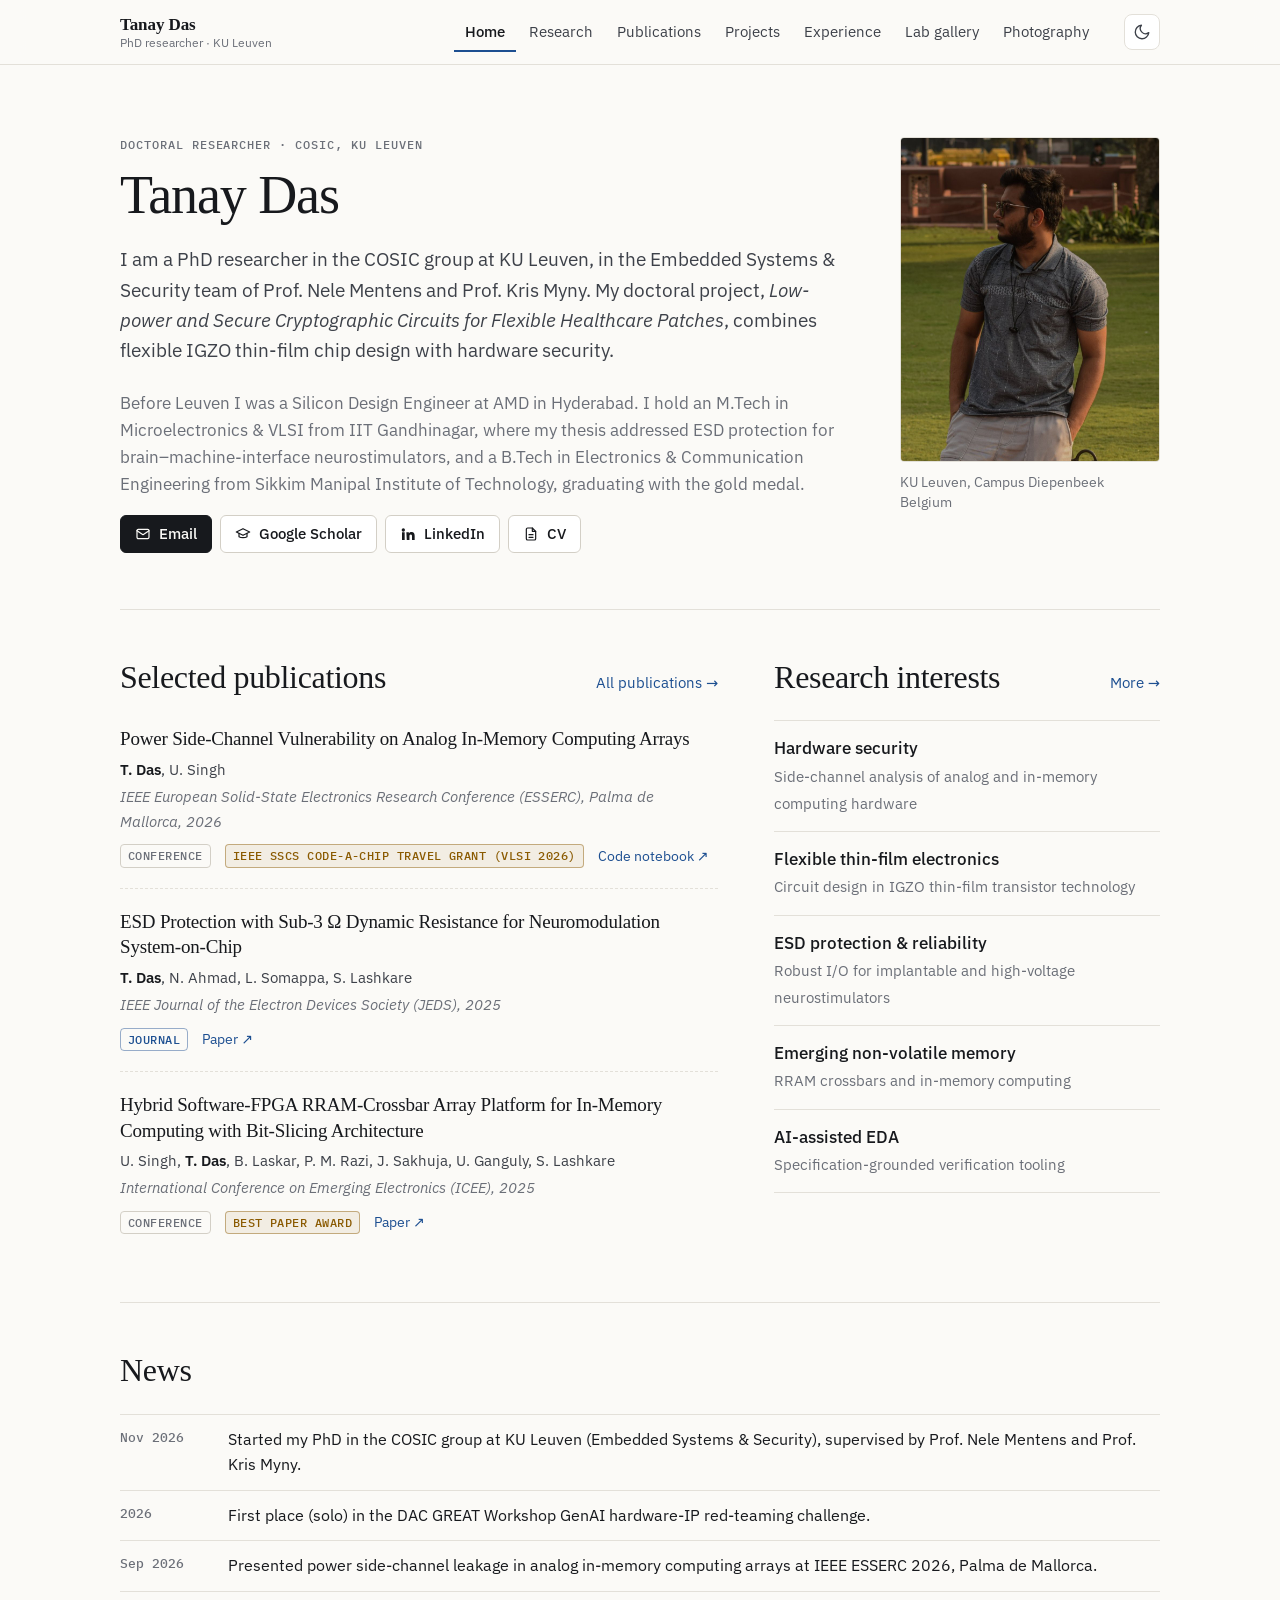
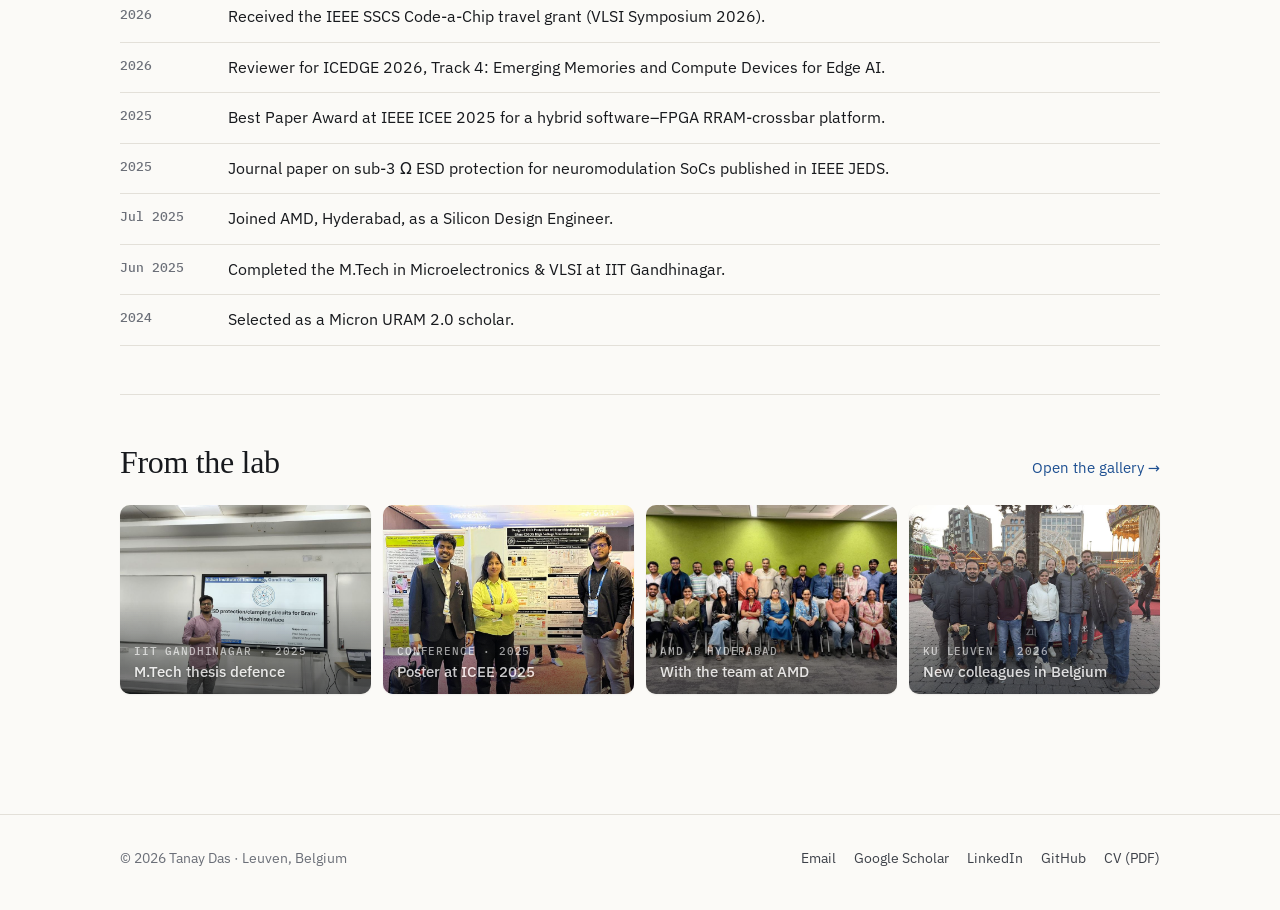
==== commit 4915f3ab: "New home portrait; add two Belgium photos to Photography Co-Authored-By: Claude Opus 5.5 <noreply@an" ====
--- a/index.html
+++ b/index.html
@@ -9,14 +9,14 @@
 <meta property="og:title" content="Tanay Das">
 <meta property="og:description" content="Tanay Das — PhD researcher at KU Leuven (COSIC) working on hardware security, flexible IGZO electronics, ESD protection and RRAM in-memory computing.">
 <meta property="og:type" content="website">
-<meta property="og:image" content="https://taanayd.github.io/portfolio/tanay.jpg">
+<meta property="og:image" content="https://taanayd.github.io/portfolio/assets/portrait.jpg">
 <meta name="theme-color" content="#fbfaf7" media="(prefers-color-scheme: light)">
 <meta name="theme-color" content="#111214" media="(prefers-color-scheme: dark)">
 <script>(function(){var t;try{t=localStorage.getItem('theme')}catch(e){}if(!t)t=matchMedia('(prefers-color-scheme: dark)').matches?'dark':'light';document.documentElement.setAttribute('data-theme',t);document.documentElement.classList.add('js')})();</script>
 <link rel="preload" href="assets/fonts/ibm-plex-sans-latin-400-normal.woff2" as="font" type="font/woff2" crossorigin>
-<link rel="stylesheet" href="assets/css/fonts.css?v=202611270208">
-<link rel="stylesheet" href="assets/css/site.css?v=202611270208">
-<script src="assets/js/site.js?v=202611270208" defer></script>
+<link rel="stylesheet" href="assets/css/fonts.css?v=202611270214">
+<link rel="stylesheet" href="assets/css/site.css?v=202611270214">
+<script src="assets/js/site.js?v=202611270214" defer></script>
 </head>
 <body>
 <a class="skip" href="#main">Skip to content</a>
@@ -48,11 +48,11 @@
       <a class="btn primary" href="mailto:taanayd@gmail.com"><svg viewBox="0 0 24 24" fill="none" stroke="currentColor" stroke-width="1.8" stroke-linecap="round" stroke-linejoin="round" aria-hidden="true"><rect x="3" y="5" width="18" height="14" rx="2"/><path d="m3 7 9 6 9-6"/></svg>Email</a>
       <a class="btn" href="https://scholar.google.com/citations?user=6aBaFCcAAAAJ" rel="noopener"><svg viewBox="0 0 24 24" fill="none" stroke="currentColor" stroke-width="1.8" stroke-linecap="round" stroke-linejoin="round" aria-hidden="true"><path d="M22 9 12 4 2 9l10 5 10-5z"/><path d="M6 11v5c3 2 9 2 12 0v-5"/></svg>Google Scholar</a>
       <a class="btn" href="https://www.linkedin.com/in/dastanay/" rel="noopener"><svg viewBox="0 0 24 24" fill="currentColor" aria-hidden="true"><path d="M4.98 3.5a2.5 2.5 0 1 1 0 5 2.5 2.5 0 0 1 0-5zM3 9.5h4V21H3zM9.5 9.5h3.8v1.6h.1c.5-1 1.8-2 3.8-2 4 0 4.8 2.6 4.8 6V21h-4v-5.2c0-1.2 0-2.9-1.8-2.9s-2 1.4-2 2.8V21h-4z"/></svg>LinkedIn</a>
-      <a class="btn" href="Tanay_CV_PhD.pdf?v=202611270208"><svg viewBox="0 0 24 24" fill="none" stroke="currentColor" stroke-width="1.8" stroke-linecap="round" stroke-linejoin="round" aria-hidden="true"><path d="M14 3H7a2 2 0 0 0-2 2v14a2 2 0 0 0 2 2h10a2 2 0 0 0 2-2V8z"/><path d="M14 3v5h5M9 13h6M9 17h6"/></svg>CV</a>
+      <a class="btn" href="Tanay_CV_PhD.pdf?v=202611270214"><svg viewBox="0 0 24 24" fill="none" stroke="currentColor" stroke-width="1.8" stroke-linecap="round" stroke-linejoin="round" aria-hidden="true"><path d="M14 3H7a2 2 0 0 0-2 2v14a2 2 0 0 0 2 2h10a2 2 0 0 0 2-2V8z"/><path d="M14 3v5h5M9 13h6M9 17h6"/></svg>CV</a>
     </div>
   </div>
   <aside>
-    <div class="portrait"><img src="tanay.jpg" alt="Portrait of Tanay Das" width="1200" height="1600"></div>
+    <div class="portrait"><img src="assets/portrait.jpg?v=202611270214" alt="Portrait of Tanay Das" width="960" height="1200"></div>
     <p class="portrait-cap">KU Leuven, Campus Diepenbeek<br>Belgium</p>
   </aside>
 </section>
@@ -131,7 +131,7 @@
       <a href="https://scholar.google.com/citations?user=6aBaFCcAAAAJ" rel="noopener">Google Scholar</a>
       <a href="https://www.linkedin.com/in/dastanay/" rel="noopener">LinkedIn</a>
       <a href="https://github.com/taanayd" rel="noopener">GitHub</a>
-      <a href="Tanay_CV_PhD.pdf?v=202611270208">CV (PDF)</a>
+      <a href="Tanay_CV_PhD.pdf?v=202611270214">CV (PDF)</a>
     </nav>
   </div>
 </footer>
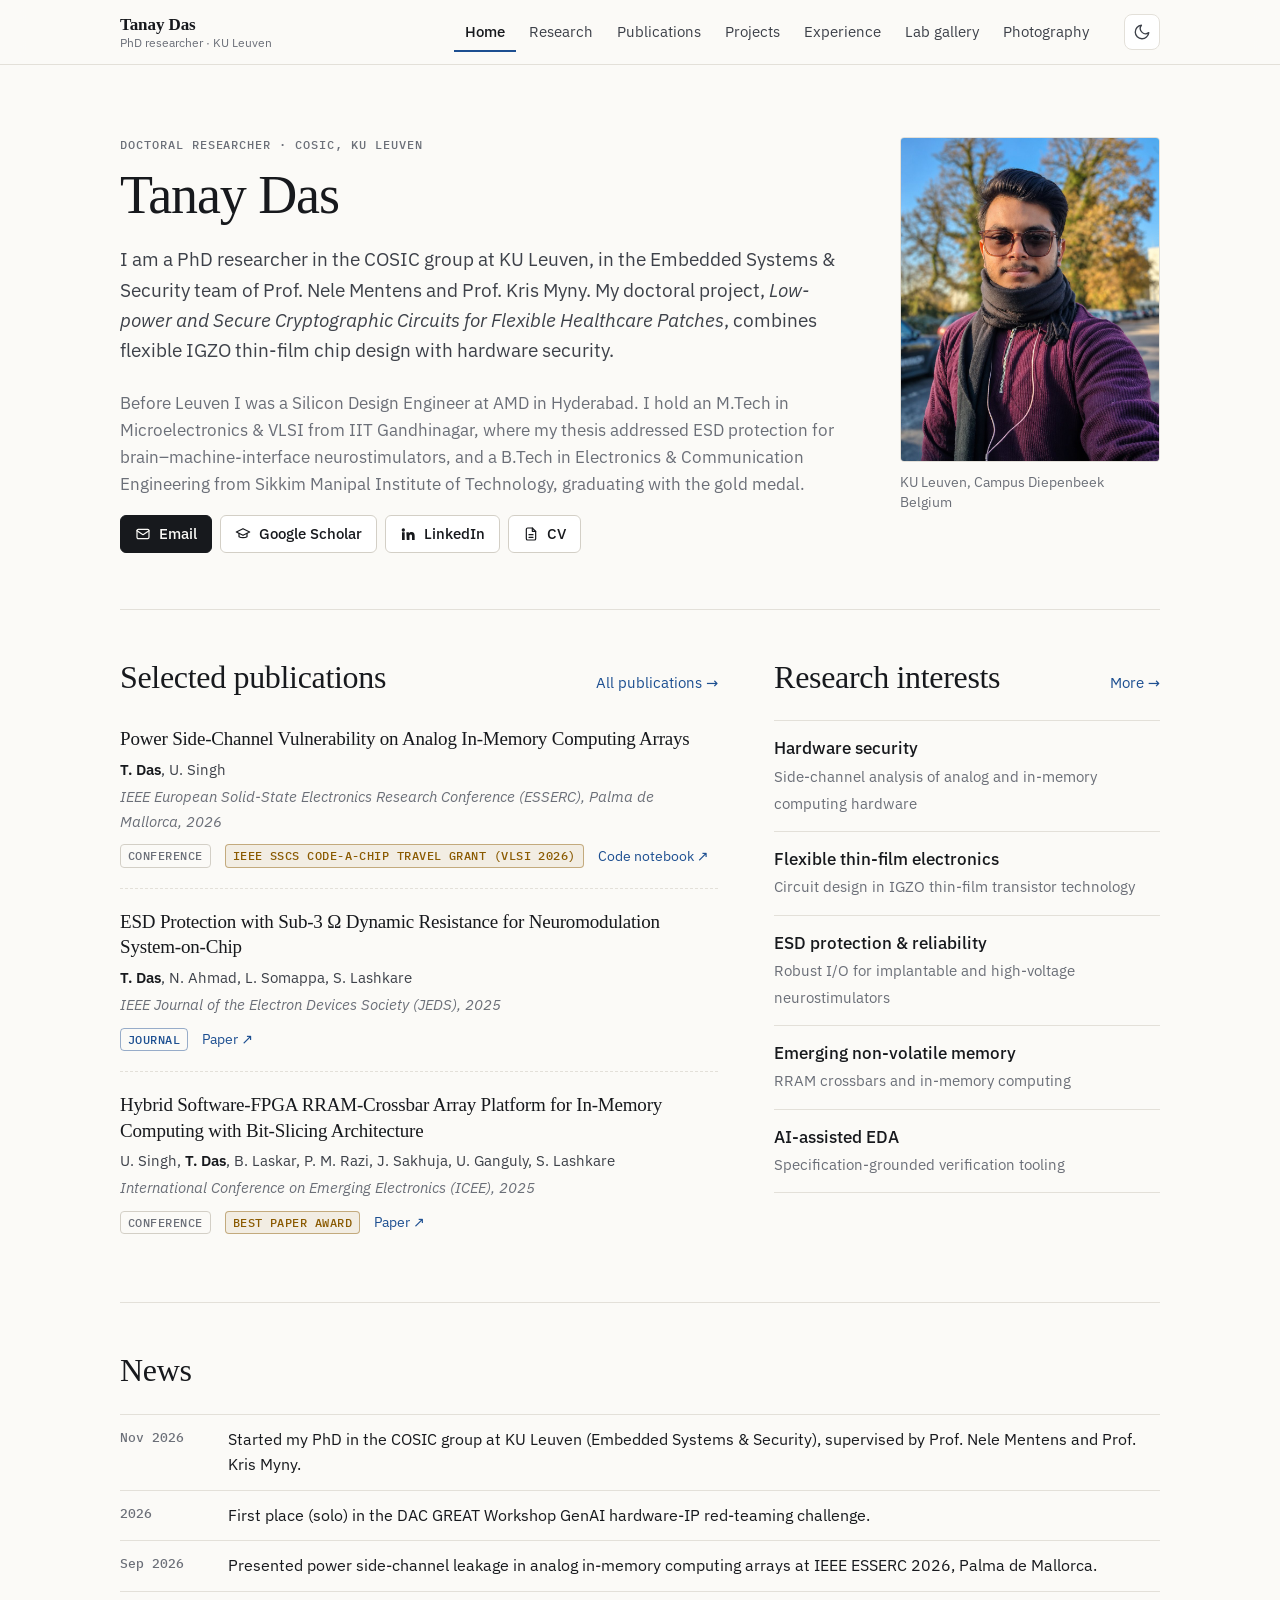
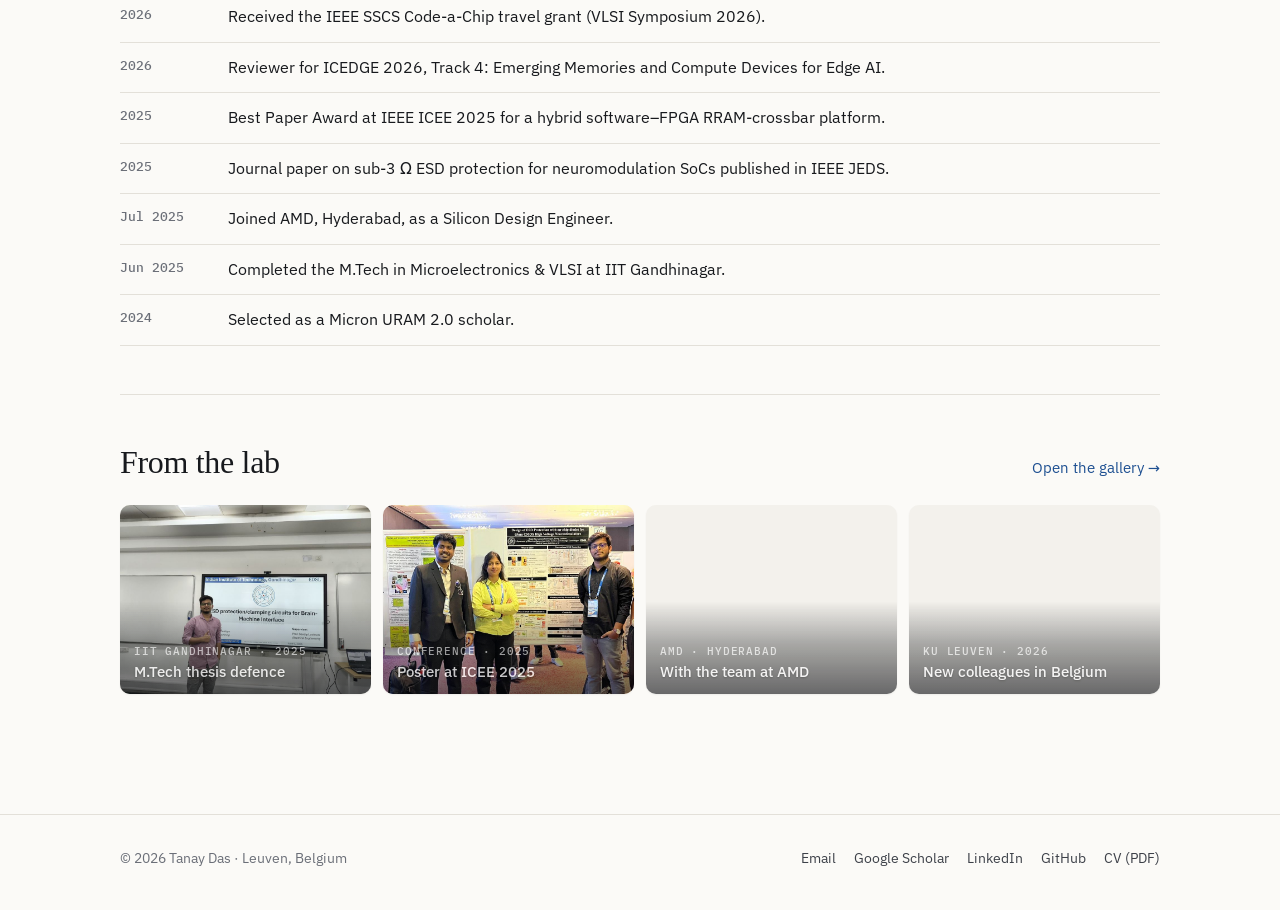
==== commit 7ce1e8ed: "New home page portrait and matching preview card Co-Authored-By: Claude Opus 5.5 <noreply@anthropic." ====
--- a/index.html
+++ b/index.html
@@ -3,20 +3,27 @@
 <head>
 <meta charset="utf-8">
 <meta name="viewport" content="width=device-width, initial-scale=1">
-<title>Tanay Das</title>
+<title>Tanay Das — PhD Researcher, KU Leuven (COSIC)</title>
 <meta name="description" content="Tanay Das — PhD researcher at KU Leuven (COSIC) working on hardware security, flexible IGZO electronics, ESD protection and RRAM in-memory computing.">
 <meta name="author" content="Tanay Das">
-<meta property="og:title" content="Tanay Das">
+<meta property="og:title" content="Tanay Das — PhD Researcher, KU Leuven (COSIC)">
 <meta property="og:description" content="Tanay Das — PhD researcher at KU Leuven (COSIC) working on hardware security, flexible IGZO electronics, ESD protection and RRAM in-memory computing.">
 <meta property="og:type" content="website">
-<meta property="og:image" content="https://taanayd.github.io/portfolio/assets/portrait.jpg">
+<meta property="og:image" content="https://taanayd.github.io/portfolio/assets/og-card.png?v=202611280029">
+<meta property="og:image:width" content="1200">
+<meta property="og:image:height" content="627">
+<meta property="og:image:alt" content="Tanay Das — PhD researcher, COSIC, KU Leuven">
+<meta property="og:url" content="https://taanayd.github.io/portfolio/">
+<meta property="og:site_name" content="Tanay Das">
+<meta name="twitter:card" content="summary_large_image">
+<link rel="canonical" href="https://taanayd.github.io/portfolio/">
 <meta name="theme-color" content="#fbfaf7" media="(prefers-color-scheme: light)">
 <meta name="theme-color" content="#111214" media="(prefers-color-scheme: dark)">
 <script>(function(){var t;try{t=localStorage.getItem('theme')}catch(e){}if(!t)t=matchMedia('(prefers-color-scheme: dark)').matches?'dark':'light';document.documentElement.setAttribute('data-theme',t);document.documentElement.classList.add('js')})();</script>
 <link rel="preload" href="assets/fonts/ibm-plex-sans-latin-400-normal.woff2" as="font" type="font/woff2" crossorigin>
-<link rel="stylesheet" href="assets/css/fonts.css?v=202611270214">
-<link rel="stylesheet" href="assets/css/site.css?v=202611270214">
-<script src="assets/js/site.js?v=202611270214" defer></script>
+<link rel="stylesheet" href="assets/css/fonts.css?v=202611280029">
+<link rel="stylesheet" href="assets/css/site.css?v=202611280029">
+<script src="assets/js/site.js?v=202611280029" defer></script>
 </head>
 <body>
 <a class="skip" href="#main">Skip to content</a>
@@ -48,11 +55,11 @@
       <a class="btn primary" href="mailto:taanayd@gmail.com"><svg viewBox="0 0 24 24" fill="none" stroke="currentColor" stroke-width="1.8" stroke-linecap="round" stroke-linejoin="round" aria-hidden="true"><rect x="3" y="5" width="18" height="14" rx="2"/><path d="m3 7 9 6 9-6"/></svg>Email</a>
       <a class="btn" href="https://scholar.google.com/citations?user=6aBaFCcAAAAJ" rel="noopener"><svg viewBox="0 0 24 24" fill="none" stroke="currentColor" stroke-width="1.8" stroke-linecap="round" stroke-linejoin="round" aria-hidden="true"><path d="M22 9 12 4 2 9l10 5 10-5z"/><path d="M6 11v5c3 2 9 2 12 0v-5"/></svg>Google Scholar</a>
       <a class="btn" href="https://www.linkedin.com/in/dastanay/" rel="noopener"><svg viewBox="0 0 24 24" fill="currentColor" aria-hidden="true"><path d="M4.98 3.5a2.5 2.5 0 1 1 0 5 2.5 2.5 0 0 1 0-5zM3 9.5h4V21H3zM9.5 9.5h3.8v1.6h.1c.5-1 1.8-2 3.8-2 4 0 4.8 2.6 4.8 6V21h-4v-5.2c0-1.2 0-2.9-1.8-2.9s-2 1.4-2 2.8V21h-4z"/></svg>LinkedIn</a>
-      <a class="btn" href="Tanay_CV_PhD.pdf?v=202611270214"><svg viewBox="0 0 24 24" fill="none" stroke="currentColor" stroke-width="1.8" stroke-linecap="round" stroke-linejoin="round" aria-hidden="true"><path d="M14 3H7a2 2 0 0 0-2 2v14a2 2 0 0 0 2 2h10a2 2 0 0 0 2-2V8z"/><path d="M14 3v5h5M9 13h6M9 17h6"/></svg>CV</a>
+      <a class="btn" href="Tanay_CV_PhD.pdf?v=202611280029"><svg viewBox="0 0 24 24" fill="none" stroke="currentColor" stroke-width="1.8" stroke-linecap="round" stroke-linejoin="round" aria-hidden="true"><path d="M14 3H7a2 2 0 0 0-2 2v14a2 2 0 0 0 2 2h10a2 2 0 0 0 2-2V8z"/><path d="M14 3v5h5M9 13h6M9 17h6"/></svg>CV</a>
     </div>
   </div>
   <aside>
-    <div class="portrait"><img src="assets/portrait.jpg?v=202611270214" alt="Portrait of Tanay Das" width="960" height="1200"></div>
+    <div class="portrait"><img src="assets/portrait.jpg?v=202611280029" alt="Portrait of Tanay Das" width="960" height="1200"></div>
     <p class="portrait-cap">KU Leuven, Campus Diepenbeek<br>Belgium</p>
   </aside>
 </section>
@@ -131,7 +138,7 @@
       <a href="https://scholar.google.com/citations?user=6aBaFCcAAAAJ" rel="noopener">Google Scholar</a>
       <a href="https://www.linkedin.com/in/dastanay/" rel="noopener">LinkedIn</a>
       <a href="https://github.com/taanayd" rel="noopener">GitHub</a>
-      <a href="Tanay_CV_PhD.pdf?v=202611270214">CV (PDF)</a>
+      <a href="Tanay_CV_PhD.pdf?v=202611280029">CV (PDF)</a>
     </nav>
   </div>
 </footer>
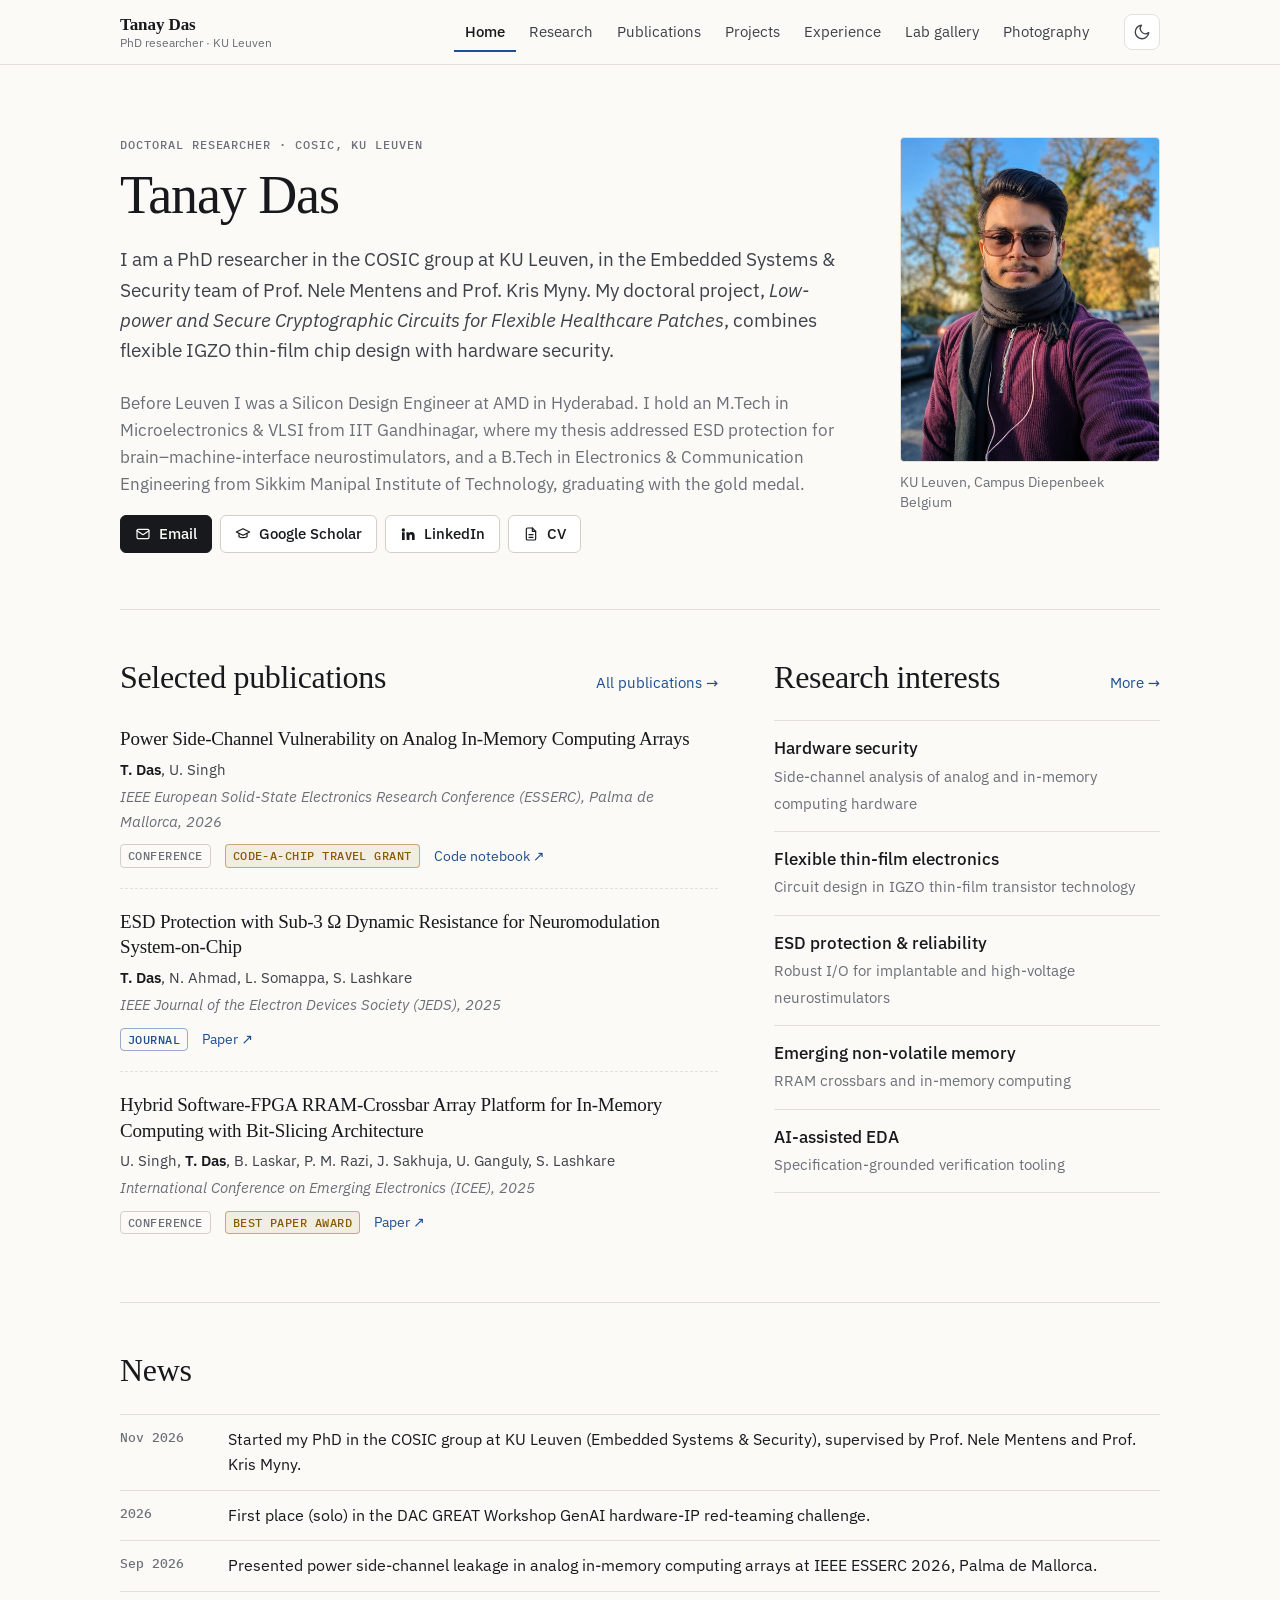
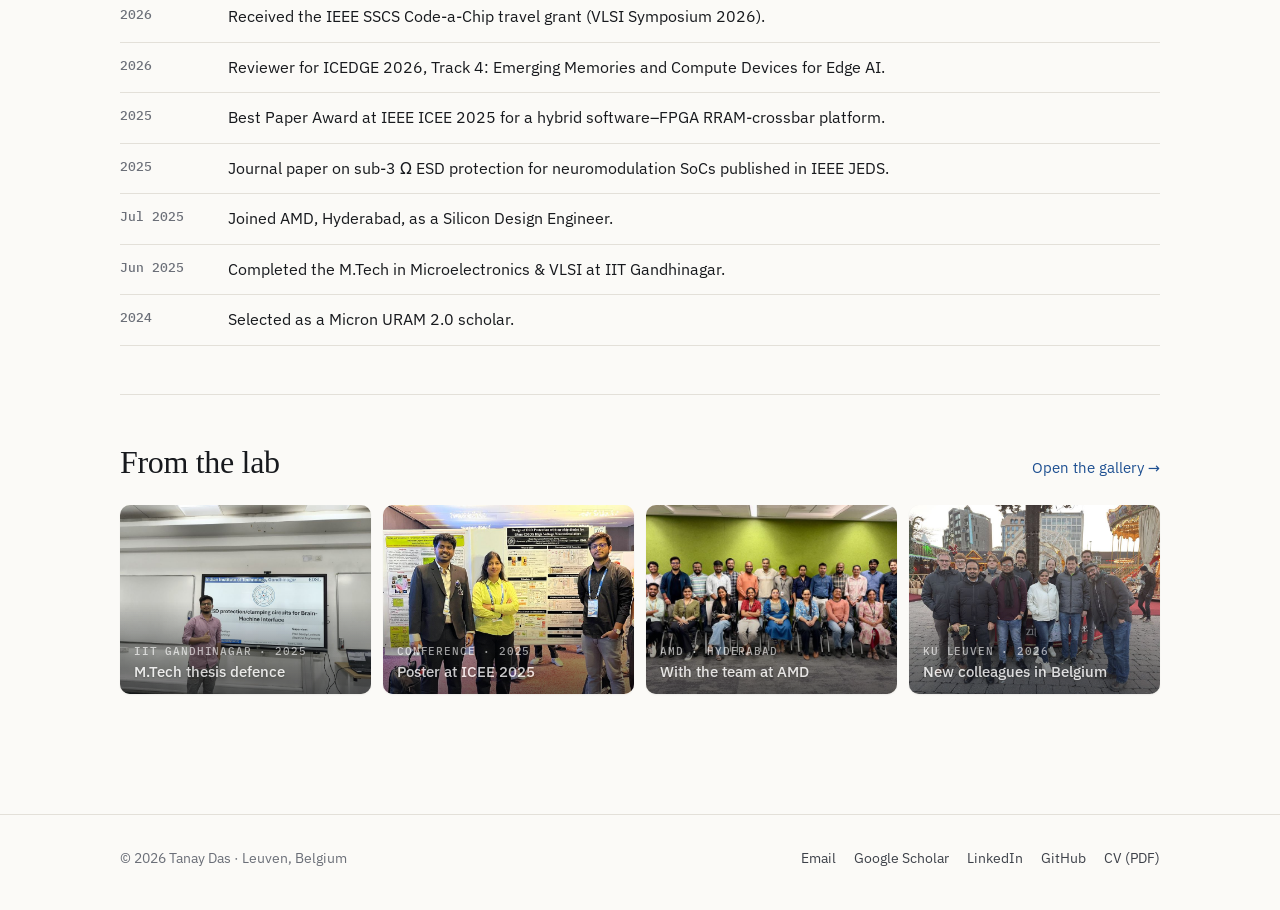
==== commit 50822eb2: "Performance and mobile polish - Photography grid uses 640px thumbnails (full size only in the lightb" ====
--- a/index.html
+++ b/index.html
@@ -9,7 +9,7 @@
 <meta property="og:title" content="Tanay Das — PhD Researcher, KU Leuven (COSIC)">
 <meta property="og:description" content="Tanay Das — PhD researcher at KU Leuven (COSIC) working on hardware security, flexible IGZO electronics, ESD protection and RRAM in-memory computing.">
 <meta property="og:type" content="website">
-<meta property="og:image" content="https://taanayd.github.io/portfolio/assets/og-card.png?v=202611280029">
+<meta property="og:image" content="https://taanayd.github.io/portfolio/assets/og-card.jpg?v=202611280035">
 <meta property="og:image:width" content="1200">
 <meta property="og:image:height" content="627">
 <meta property="og:image:alt" content="Tanay Das — PhD researcher, COSIC, KU Leuven">
@@ -21,9 +21,12 @@
 <meta name="theme-color" content="#111214" media="(prefers-color-scheme: dark)">
 <script>(function(){var t;try{t=localStorage.getItem('theme')}catch(e){}if(!t)t=matchMedia('(prefers-color-scheme: dark)').matches?'dark':'light';document.documentElement.setAttribute('data-theme',t);document.documentElement.classList.add('js')})();</script>
 <link rel="preload" href="assets/fonts/ibm-plex-sans-latin-400-normal.woff2" as="font" type="font/woff2" crossorigin>
-<link rel="stylesheet" href="assets/css/fonts.css?v=202611280029">
-<link rel="stylesheet" href="assets/css/site.css?v=202611280029">
-<script src="assets/js/site.js?v=202611280029" defer></script>
+<link rel="preload" href="assets/fonts/newsreader-latin-standard-normal.woff2" as="font" type="font/woff2" crossorigin>
+<link rel="icon" href="assets/favicon.svg" type="image/svg+xml">
+<link rel="apple-touch-icon" href="assets/apple-touch-icon.png">
+<link rel="stylesheet" href="assets/css/fonts.css?v=202611280035">
+<link rel="stylesheet" href="assets/css/site.css?v=202611280035">
+<script src="assets/js/site.js?v=202611280035" defer></script>
 </head>
 <body>
 <a class="skip" href="#main">Skip to content</a>
@@ -55,11 +58,11 @@
       <a class="btn primary" href="mailto:taanayd@gmail.com"><svg viewBox="0 0 24 24" fill="none" stroke="currentColor" stroke-width="1.8" stroke-linecap="round" stroke-linejoin="round" aria-hidden="true"><rect x="3" y="5" width="18" height="14" rx="2"/><path d="m3 7 9 6 9-6"/></svg>Email</a>
       <a class="btn" href="https://scholar.google.com/citations?user=6aBaFCcAAAAJ" rel="noopener"><svg viewBox="0 0 24 24" fill="none" stroke="currentColor" stroke-width="1.8" stroke-linecap="round" stroke-linejoin="round" aria-hidden="true"><path d="M22 9 12 4 2 9l10 5 10-5z"/><path d="M6 11v5c3 2 9 2 12 0v-5"/></svg>Google Scholar</a>
       <a class="btn" href="https://www.linkedin.com/in/dastanay/" rel="noopener"><svg viewBox="0 0 24 24" fill="currentColor" aria-hidden="true"><path d="M4.98 3.5a2.5 2.5 0 1 1 0 5 2.5 2.5 0 0 1 0-5zM3 9.5h4V21H3zM9.5 9.5h3.8v1.6h.1c.5-1 1.8-2 3.8-2 4 0 4.8 2.6 4.8 6V21h-4v-5.2c0-1.2 0-2.9-1.8-2.9s-2 1.4-2 2.8V21h-4z"/></svg>LinkedIn</a>
-      <a class="btn" href="Tanay_CV_PhD.pdf?v=202611280029"><svg viewBox="0 0 24 24" fill="none" stroke="currentColor" stroke-width="1.8" stroke-linecap="round" stroke-linejoin="round" aria-hidden="true"><path d="M14 3H7a2 2 0 0 0-2 2v14a2 2 0 0 0 2 2h10a2 2 0 0 0 2-2V8z"/><path d="M14 3v5h5M9 13h6M9 17h6"/></svg>CV</a>
+      <a class="btn" href="Tanay_CV_PhD.pdf?v=202611280035"><svg viewBox="0 0 24 24" fill="none" stroke="currentColor" stroke-width="1.8" stroke-linecap="round" stroke-linejoin="round" aria-hidden="true"><path d="M14 3H7a2 2 0 0 0-2 2v14a2 2 0 0 0 2 2h10a2 2 0 0 0 2-2V8z"/><path d="M14 3v5h5M9 13h6M9 17h6"/></svg>CV</a>
     </div>
   </div>
   <aside>
-    <div class="portrait"><img src="assets/portrait.jpg?v=202611280029" alt="Portrait of Tanay Das" width="960" height="1200"></div>
+    <div class="portrait"><img src="assets/portrait.jpg?v=202611280035" srcset="assets/portrait-480.jpg?v=202611280035 480w, assets/portrait.jpg?v=202611280035 960w" sizes="(max-width: 820px) 96px, 260px" alt="Portrait of Tanay Das" width="960" height="1200" fetchpriority="high"></div>
     <p class="portrait-cap">KU Leuven, Campus Diepenbeek<br>Belgium</p>
   </aside>
 </section>
@@ -72,7 +75,7 @@
       <h3 class="pub-title">Power Side-Channel Vulnerability on Analog In-Memory Computing Arrays</h3>
       <p class="pub-authors"><span class="me">T. Das</span>, U. Singh</p>
       <p class="pub-venue">IEEE European Solid-State Electronics Research Conference (ESSERC), Palma de Mallorca, 2026</p>
-      <div class="pub-meta"><span class="tag">Conference</span><span class="tag award">IEEE SSCS Code-a-Chip travel grant (VLSI 2026)</span> <a href="https://github.com/taanayd/sscs-ose-code-a-chip.github.io/tree/main/VLSI26/submitted_notebooks/IMC_Side_Channel_Analysis" rel="noopener">Code notebook ↗</a></div>
+      <div class="pub-meta"><span class="tag">Conference</span><span class="tag award">Code-a-Chip travel grant</span> <a href="https://github.com/taanayd/sscs-ose-code-a-chip.github.io/tree/main/VLSI26/submitted_notebooks/IMC_Side_Channel_Analysis" rel="noopener">Code notebook ↗</a></div>
     </article>
     <article class="pub" data-kind="journal">
       <h3 class="pub-title">ESD Protection with Sub-3 Ω Dynamic Resistance for Neuromodulation System-on-Chip</h3>
@@ -138,7 +141,7 @@
       <a href="https://scholar.google.com/citations?user=6aBaFCcAAAAJ" rel="noopener">Google Scholar</a>
       <a href="https://www.linkedin.com/in/dastanay/" rel="noopener">LinkedIn</a>
       <a href="https://github.com/taanayd" rel="noopener">GitHub</a>
-      <a href="Tanay_CV_PhD.pdf?v=202611280029">CV (PDF)</a>
+      <a href="Tanay_CV_PhD.pdf?v=202611280035">CV (PDF)</a>
     </nav>
   </div>
 </footer>
--- a/assets/css/site.css
+++ b/assets/css/site.css
@@ -361,3 +361,22 @@
   .org-index::-webkit-scrollbar { display: none; }
   .org-card { flex: 0 0 70%; scroll-snap-align: start; }
 }
+
+/* Mobile refinements */
+.tag { white-space: nowrap; }
+@media (max-width: 820px) {
+  .hero aside { max-width: none; order: -1; display: flex; align-items: center; gap: 14px; }
+  .hero .portrait { width: 96px; flex: 0 0 96px; aspect-ratio: 1; border-radius: 50%; }
+  .hero .portrait-cap { margin: 0; }
+  .hero h1 { margin-top: 8px; }
+}
+@media (max-width: 520px) {
+  body { font-size: 16px; }
+  .lede { font-size: 17.5px; }
+  .page-head { padding: 40px 0 28px; margin-bottom: 32px; }
+  .section + .section { padding-top: 36px; }
+  .news li { grid-template-columns: 1fr; gap: 2px; }
+  .links .btn { flex: 1 1 auto; justify-content: center; }
+  .pub-title { font-size: 18px; }
+  .theme h3, .project h3 { font-size: 21px; }
+}
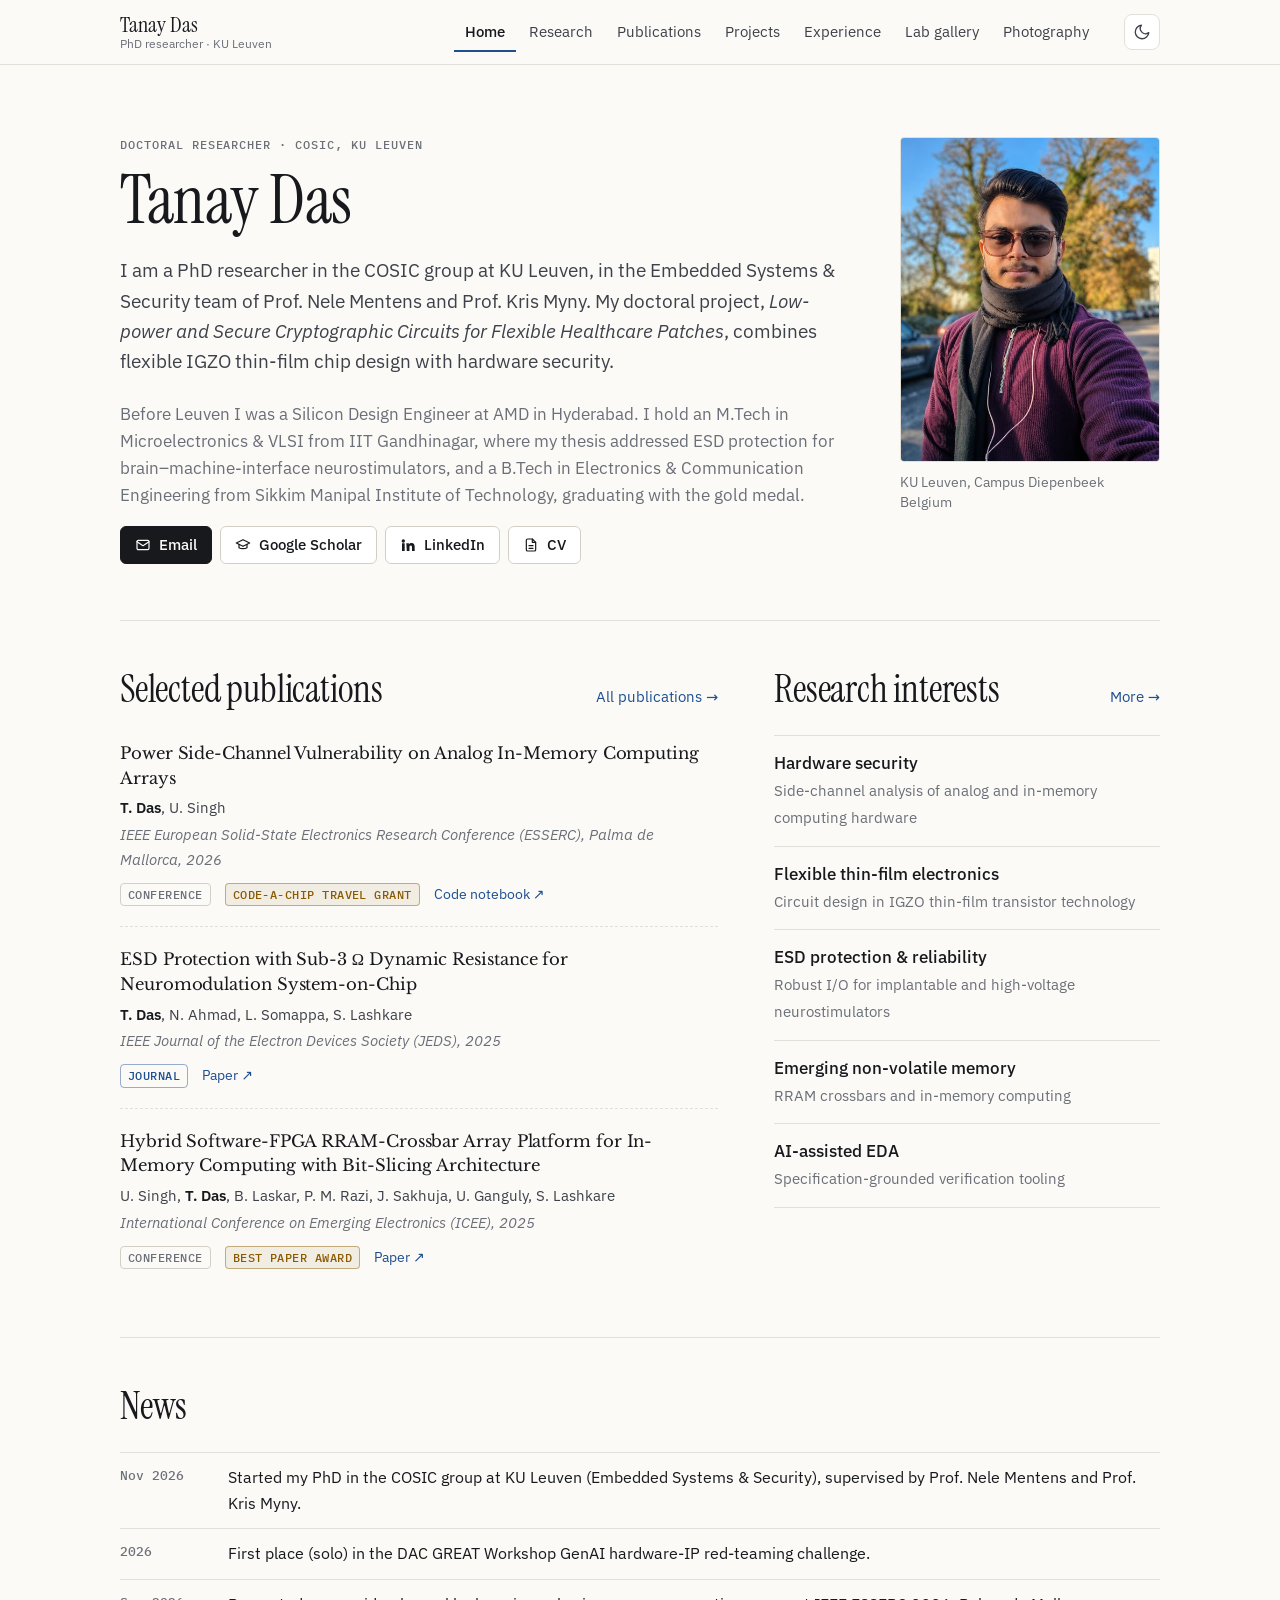
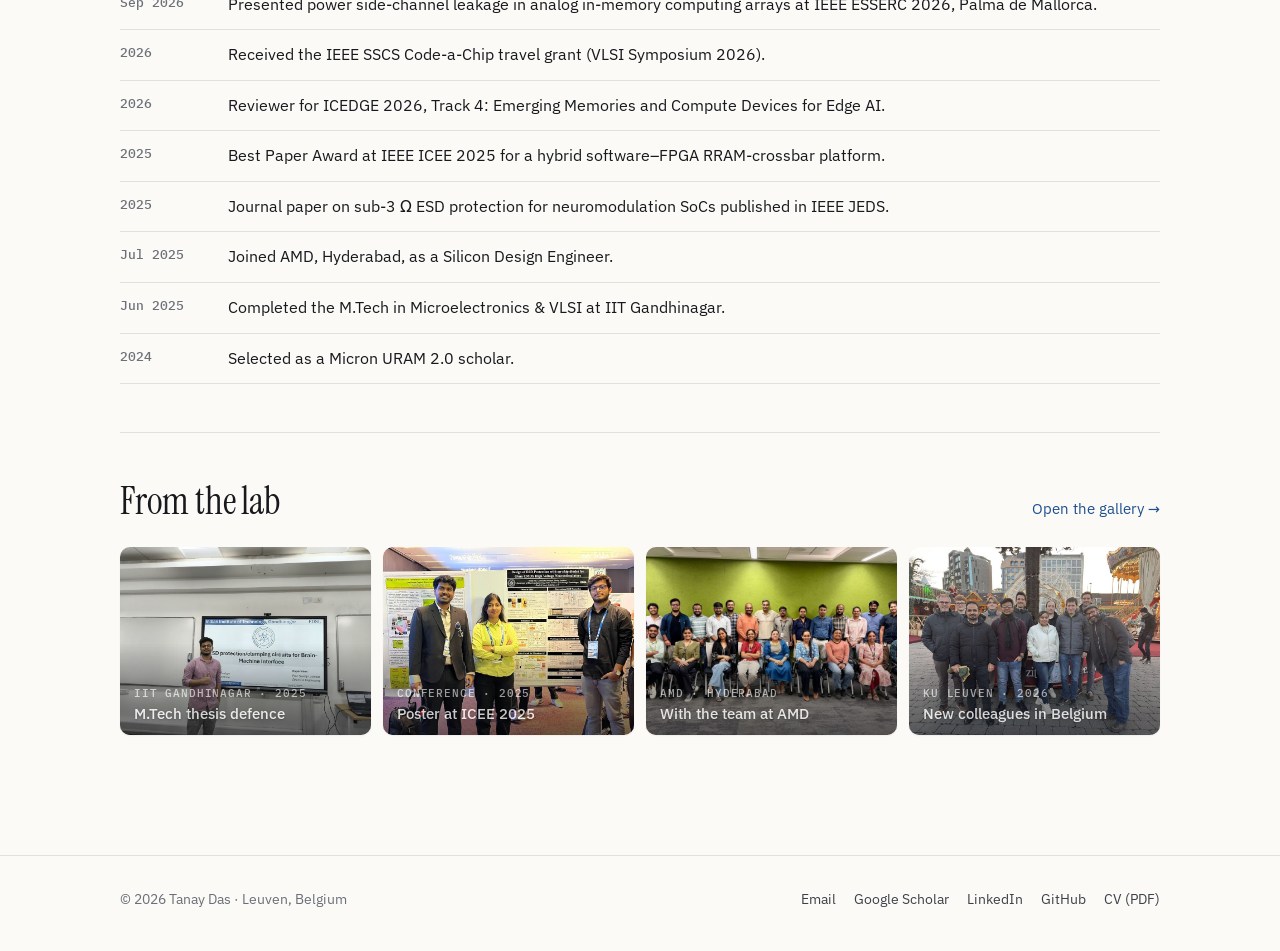
==== commit d64ece35: "Typography: Instrument Serif display headings, Libre Baskerville subheads Co-Authored-By: Claude Opu" ====
--- a/index.html
+++ b/index.html
@@ -9,7 +9,7 @@
 <meta property="og:title" content="Tanay Das — PhD Researcher, KU Leuven (COSIC)">
 <meta property="og:description" content="Tanay Das — PhD researcher at KU Leuven (COSIC) working on hardware security, flexible IGZO electronics, ESD protection and RRAM in-memory computing.">
 <meta property="og:type" content="website">
-<meta property="og:image" content="https://taanayd.github.io/portfolio/assets/og-card.jpg?v=202611280035">
+<meta property="og:image" content="https://taanayd.github.io/portfolio/assets/og-card.jpg?v=202611280051">
 <meta property="og:image:width" content="1200">
 <meta property="og:image:height" content="627">
 <meta property="og:image:alt" content="Tanay Das — PhD researcher, COSIC, KU Leuven">
@@ -21,12 +21,12 @@
 <meta name="theme-color" content="#111214" media="(prefers-color-scheme: dark)">
 <script>(function(){var t;try{t=localStorage.getItem('theme')}catch(e){}if(!t)t=matchMedia('(prefers-color-scheme: dark)').matches?'dark':'light';document.documentElement.setAttribute('data-theme',t);document.documentElement.classList.add('js')})();</script>
 <link rel="preload" href="assets/fonts/ibm-plex-sans-latin-400-normal.woff2" as="font" type="font/woff2" crossorigin>
-<link rel="preload" href="assets/fonts/newsreader-latin-standard-normal.woff2" as="font" type="font/woff2" crossorigin>
+<link rel="preload" href="assets/fonts/instrument-serif-latin-400-normal.woff2" as="font" type="font/woff2" crossorigin>
 <link rel="icon" href="assets/favicon.svg" type="image/svg+xml">
 <link rel="apple-touch-icon" href="assets/apple-touch-icon.png">
-<link rel="stylesheet" href="assets/css/fonts.css?v=202611280035">
-<link rel="stylesheet" href="assets/css/site.css?v=202611280035">
-<script src="assets/js/site.js?v=202611280035" defer></script>
+<link rel="stylesheet" href="assets/css/fonts.css?v=202611280051">
+<link rel="stylesheet" href="assets/css/site.css?v=202611280051">
+<script src="assets/js/site.js?v=202611280051" defer></script>
 </head>
 <body>
 <a class="skip" href="#main">Skip to content</a>
@@ -58,11 +58,11 @@
       <a class="btn primary" href="mailto:taanayd@gmail.com"><svg viewBox="0 0 24 24" fill="none" stroke="currentColor" stroke-width="1.8" stroke-linecap="round" stroke-linejoin="round" aria-hidden="true"><rect x="3" y="5" width="18" height="14" rx="2"/><path d="m3 7 9 6 9-6"/></svg>Email</a>
       <a class="btn" href="https://scholar.google.com/citations?user=6aBaFCcAAAAJ" rel="noopener"><svg viewBox="0 0 24 24" fill="none" stroke="currentColor" stroke-width="1.8" stroke-linecap="round" stroke-linejoin="round" aria-hidden="true"><path d="M22 9 12 4 2 9l10 5 10-5z"/><path d="M6 11v5c3 2 9 2 12 0v-5"/></svg>Google Scholar</a>
       <a class="btn" href="https://www.linkedin.com/in/dastanay/" rel="noopener"><svg viewBox="0 0 24 24" fill="currentColor" aria-hidden="true"><path d="M4.98 3.5a2.5 2.5 0 1 1 0 5 2.5 2.5 0 0 1 0-5zM3 9.5h4V21H3zM9.5 9.5h3.8v1.6h.1c.5-1 1.8-2 3.8-2 4 0 4.8 2.6 4.8 6V21h-4v-5.2c0-1.2 0-2.9-1.8-2.9s-2 1.4-2 2.8V21h-4z"/></svg>LinkedIn</a>
-      <a class="btn" href="Tanay_CV_PhD.pdf?v=202611280035"><svg viewBox="0 0 24 24" fill="none" stroke="currentColor" stroke-width="1.8" stroke-linecap="round" stroke-linejoin="round" aria-hidden="true"><path d="M14 3H7a2 2 0 0 0-2 2v14a2 2 0 0 0 2 2h10a2 2 0 0 0 2-2V8z"/><path d="M14 3v5h5M9 13h6M9 17h6"/></svg>CV</a>
+      <a class="btn" href="Tanay_CV_PhD.pdf?v=202611280051"><svg viewBox="0 0 24 24" fill="none" stroke="currentColor" stroke-width="1.8" stroke-linecap="round" stroke-linejoin="round" aria-hidden="true"><path d="M14 3H7a2 2 0 0 0-2 2v14a2 2 0 0 0 2 2h10a2 2 0 0 0 2-2V8z"/><path d="M14 3v5h5M9 13h6M9 17h6"/></svg>CV</a>
     </div>
   </div>
   <aside>
-    <div class="portrait"><img src="assets/portrait.jpg?v=202611280035" srcset="assets/portrait-480.jpg?v=202611280035 480w, assets/portrait.jpg?v=202611280035 960w" sizes="(max-width: 820px) 96px, 260px" alt="Portrait of Tanay Das" width="960" height="1200" fetchpriority="high"></div>
+    <div class="portrait"><img src="assets/portrait.jpg?v=202611280051" srcset="assets/portrait-480.jpg?v=202611280051 480w, assets/portrait.jpg?v=202611280051 960w" sizes="(max-width: 820px) 96px, 260px" alt="Portrait of Tanay Das" width="960" height="1200" fetchpriority="high"></div>
     <p class="portrait-cap">KU Leuven, Campus Diepenbeek<br>Belgium</p>
   </aside>
 </section>
@@ -141,7 +141,7 @@
       <a href="https://scholar.google.com/citations?user=6aBaFCcAAAAJ" rel="noopener">Google Scholar</a>
       <a href="https://www.linkedin.com/in/dastanay/" rel="noopener">LinkedIn</a>
       <a href="https://github.com/taanayd" rel="noopener">GitHub</a>
-      <a href="Tanay_CV_PhD.pdf?v=202611280035">CV (PDF)</a>
+      <a href="Tanay_CV_PhD.pdf?v=202611280051">CV (PDF)</a>
     </nav>
   </div>
 </footer>
--- a/assets/css/fonts.css
+++ b/assets/css/fonts.css
@@ -1,9 +1,11 @@
-/* Self-hosted fonts (SIL Open Font License): Newsreader, IBM Plex Sans, IBM Plex Mono. Latin subset. */
-@font-face { font-family: "Newsreader"; font-style: normal; font-weight: 200 800; font-display: swap; src: url("../fonts/newsreader-latin-standard-normal.woff2") format("woff2"); }
-@font-face { font-family: "Newsreader"; font-style: italic; font-weight: 200 800; font-display: swap; src: url("../fonts/newsreader-latin-standard-italic.woff2") format("woff2"); }
+/* Self-hosted fonts (SIL Open Font License): Instrument Serif, Libre Baskerville, IBM Plex Sans, IBM Plex Mono. Latin subset. */
 @font-face { font-family: "IBM Plex Sans"; font-style: normal; font-weight: 400; font-display: swap; src: url("../fonts/ibm-plex-sans-latin-400-normal.woff2") format("woff2"); }
 @font-face { font-family: "IBM Plex Sans"; font-style: italic; font-weight: 400; font-display: swap; src: url("../fonts/ibm-plex-sans-latin-400-italic.woff2") format("woff2"); }
 @font-face { font-family: "IBM Plex Sans"; font-style: normal; font-weight: 500; font-display: swap; src: url("../fonts/ibm-plex-sans-latin-500-normal.woff2") format("woff2"); }
 @font-face { font-family: "IBM Plex Sans"; font-style: normal; font-weight: 600; font-display: swap; src: url("../fonts/ibm-plex-sans-latin-600-normal.woff2") format("woff2"); }
 @font-face { font-family: "IBM Plex Mono"; font-style: normal; font-weight: 400; font-display: swap; src: url("../fonts/ibm-plex-mono-latin-400-normal.woff2") format("woff2"); }
 @font-face { font-family: "IBM Plex Mono"; font-style: normal; font-weight: 500; font-display: swap; src: url("../fonts/ibm-plex-mono-latin-500-normal.woff2") format("woff2"); }
+@font-face { font-family: "Instrument Serif"; font-style: normal; font-weight: 400; font-display: swap; src: url("../fonts/instrument-serif-latin-400-normal.woff2") format("woff2"); }
+@font-face { font-family: "Instrument Serif"; font-style: italic; font-weight: 400; font-display: swap; src: url("../fonts/instrument-serif-latin-400-italic.woff2") format("woff2"); }
+@font-face { font-family: "Libre Baskerville"; font-style: normal; font-weight: 400; font-display: swap; src: url("../fonts/libre-baskerville-latin-400-normal.woff2") format("woff2"); }
+@font-face { font-family: "Libre Baskerville"; font-style: italic; font-weight: 400; font-display: swap; src: url("../fonts/libre-baskerville-latin-400-italic.woff2") format("woff2"); }
--- a/assets/css/site.css
+++ b/assets/css/site.css
@@ -13,7 +13,8 @@
   --accent-soft: #e7eef8;
   --mark: #8a5a00;
   --shadow: 0 1px 2px rgba(20, 20, 20, .04), 0 8px 24px rgba(20, 20, 20, .05);
-  --serif: "Newsreader", "Iowan Old Style", Georgia, serif;
+  --display: "Instrument Serif", "Iowan Old Style", Georgia, serif;
+  --serif: "Libre Baskerville", Baskerville, Georgia, serif;
   --sans: "IBM Plex Sans", system-ui, -apple-system, "Segoe UI", sans-serif;
   --mono: "IBM Plex Mono", ui-monospace, SFMono-Regular, Menlo, monospace;
   --wrap: 1120px;
@@ -53,10 +54,11 @@
 a:hover { text-decoration: underline; }
 ::selection { background: var(--accent); color: var(--accent-ink); }
 :focus-visible { outline: 2px solid var(--accent); outline-offset: 3px; border-radius: 2px; }
-h1, h2, h3 { font-family: var(--serif); font-weight: 500; color: var(--ink); letter-spacing: -.01em; margin: 0; }
-h1 { font-size: clamp(36px, 5vw, 54px); line-height: 1.08; letter-spacing: -.02em; }
-h2 { font-size: clamp(26px, 3vw, 32px); line-height: 1.2; }
-h3 { font-size: 21px; line-height: 1.3; }
+h1, h2, h3 { color: var(--ink); margin: 0; font-weight: 400; }
+h1, h2 { font-family: var(--display); letter-spacing: -.005em; text-wrap: balance; }
+h1 { font-size: clamp(44px, 6vw, 68px); line-height: 1.02; }
+h2 { font-size: clamp(30px, 3.4vw, 38px); line-height: 1.1; }
+h3 { font-family: var(--serif); font-size: 18px; line-height: 1.4; letter-spacing: -.005em; }
 p { margin: 0 0 1em; text-wrap: pretty; }
 .skip { position: absolute; left: -999px; top: 8px; background: var(--ink); color: var(--bg); padding: 8px 12px; z-index: 100; }
 .skip:focus { left: 8px; }
@@ -78,7 +80,7 @@
 .site-header .wrap { display: flex; align-items: center; gap: 24px; min-height: 64px; }
 .brand { display: flex; flex-direction: column; color: var(--ink); line-height: 1.15; }
 .brand:hover { text-decoration: none; }
-.brand b { font: 600 17px var(--serif); letter-spacing: -.005em; }
+.brand b { font: 400 22px/1 var(--display); letter-spacing: 0; }
 .brand span { font: 400 12px var(--sans); color: var(--muted); }
 .nav { display: flex; gap: 2px; margin-left: auto; align-items: center; }
 .nav a {
@@ -164,10 +166,10 @@
 .chip[aria-pressed="true"] { background: var(--ink); color: var(--bg); border-color: var(--ink); }
 .chip .n { opacity: .6; margin-left: 4px; font-family: var(--mono); font-size: 12px; }
 .year-group { display: grid; grid-template-columns: 88px 1fr; gap: 24px; padding: 20px 0; border-top: 1px solid var(--rule); }
-.year-group > h2 { font: 500 15px var(--mono); color: var(--muted); padding-top: 6px; letter-spacing: 0; }
+.year-group > h2 { font: 500 15px var(--mono); color: var(--muted); padding-top: 6px; letter-spacing: 0; text-wrap: nowrap; }
 .pub { padding: 6px 0 20px; }
 .pub + .pub { border-top: 1px dashed var(--rule); padding-top: 20px; }
-.pub-title { font: 500 19px/1.35 var(--serif); color: var(--ink); margin: 0 0 6px; }
+.pub-title { font: 400 16.5px/1.5 var(--serif); color: var(--ink); margin: 0 0 6px; }
 .pub-authors { font-size: 15px; color: var(--ink-2); margin: 0 0 2px; }
 .pub-authors .me { font-weight: 600; color: var(--ink); }
 .pub-venue { font-size: 15px; color: var(--muted); font-style: italic; margin: 0 0 10px; }
@@ -196,7 +198,7 @@
 .theme { display: grid; grid-template-columns: 56px minmax(0, 1fr); gap: 20px; padding: 36px 0; border-top: 1px solid var(--rule); }
 .theme:first-of-type { border-top: 0; padding-top: 0; }
 .theme .num { font: 500 14px var(--mono); color: var(--muted); padding-top: 6px; }
-.theme h3 { font-size: 24px; margin-bottom: 4px; }
+.theme h3 { font-family: var(--display); font-size: 30px; line-height: 1.1; margin-bottom: 6px; }
 .theme .where { font-size: 14px; color: var(--muted); margin-bottom: 14px; }
 .theme p { color: var(--ink-2); }
 .kv { display: grid; grid-template-columns: 140px 1fr; gap: 8px 20px; margin: 16px 0 0; font-size: 15px; }
@@ -208,7 +210,7 @@
   border: 1px solid var(--rule); background: var(--surface); border-radius: 8px; padding: 24px 26px; box-shadow: var(--shadow);
   display: grid; grid-template-columns: minmax(0, 1fr) auto; gap: 24px; align-items: center;
 }
-.callout h2 { font-size: 24px; margin: 6px 0 8px; }
+.callout h2 { font-size: 32px; margin: 6px 0 8px; }
 .callout p { margin: 0; color: var(--ink-2); }
 @media (max-width: 720px) { .callout { grid-template-columns: 1fr; } }
 
@@ -218,7 +220,7 @@
 .timeline > li:last-child { border-bottom: 1px solid var(--rule); }
 .timeline .when { font: 500 13.5px/1.6 var(--mono); color: var(--muted); }
 .timeline .when span { display: block; font-family: var(--sans); font-size: 13.5px; }
-.timeline h3 { font-size: 20px; }
+.timeline h3 { font-size: 18px; }
 .timeline .org { color: var(--ink-2); margin: 2px 0 10px; }
 .timeline ul { margin: 0; padding-left: 18px; color: var(--ink-2); }
 .timeline ul li { margin: 4px 0; }
@@ -245,12 +247,12 @@
 .project figure img { width: 100%; aspect-ratio: 16/10; object-fit: cover; object-position: top left; transition: transform .5s ease; }
 .project figure a:hover img { transform: scale(1.015); }
 .project figcaption { font-size: 13px; color: var(--muted); padding: 8px 12px; border-top: 1px solid var(--rule); background: var(--surface); }
-.project h3 { font-size: 24px; margin: 6px 0 10px; }
+.project h3 { font-family: var(--display); font-size: 30px; line-height: 1.1; margin: 6px 0 10px; }
 .project p { color: var(--ink-2); }
 .facts { display: flex; flex-wrap: wrap; gap: 0; margin: 18px 0; border: 1px solid var(--rule); border-radius: 6px; overflow: hidden; }
 .facts div { flex: 1 1 110px; padding: 10px 14px; border-right: 1px solid var(--rule); }
 .facts div:last-child { border-right: 0; }
-.facts b { display: block; font: 500 20px var(--serif); }
+.facts b { display: block; font: 400 24px/1.2 var(--display); }
 .facts span { font-size: 12.5px; color: var(--muted); }
 .stack { display: flex; flex-wrap: wrap; gap: 6px; margin-top: 14px; }
 @media (max-width: 820px) { .project { grid-template-columns: 1fr; gap: 20px; } }
@@ -377,6 +379,6 @@
   .section + .section { padding-top: 36px; }
   .news li { grid-template-columns: 1fr; gap: 2px; }
   .links .btn { flex: 1 1 auto; justify-content: center; }
-  .pub-title { font-size: 18px; }
-  .theme h3, .project h3 { font-size: 21px; }
-}
+  .pub-title { font-size: 16px; }
+  .theme h3, .project h3 { font-size: 27px; }
+}
